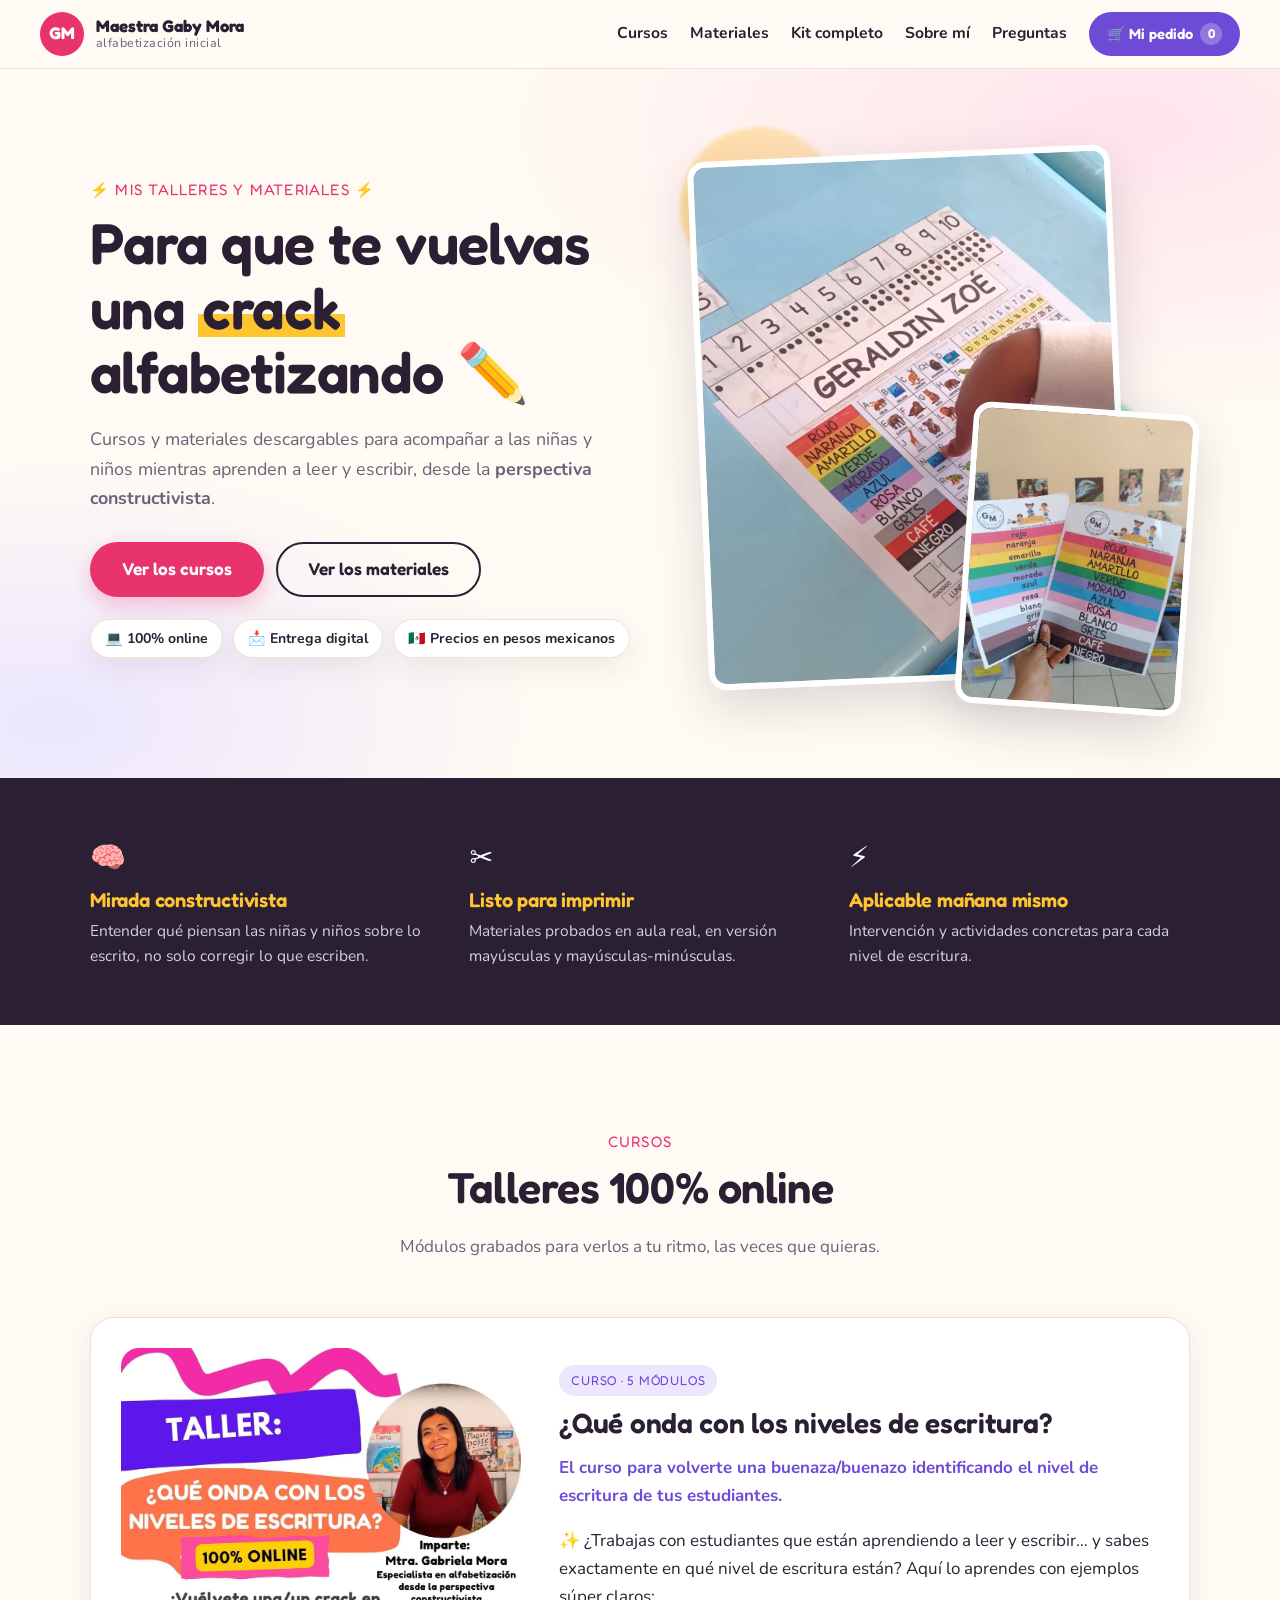
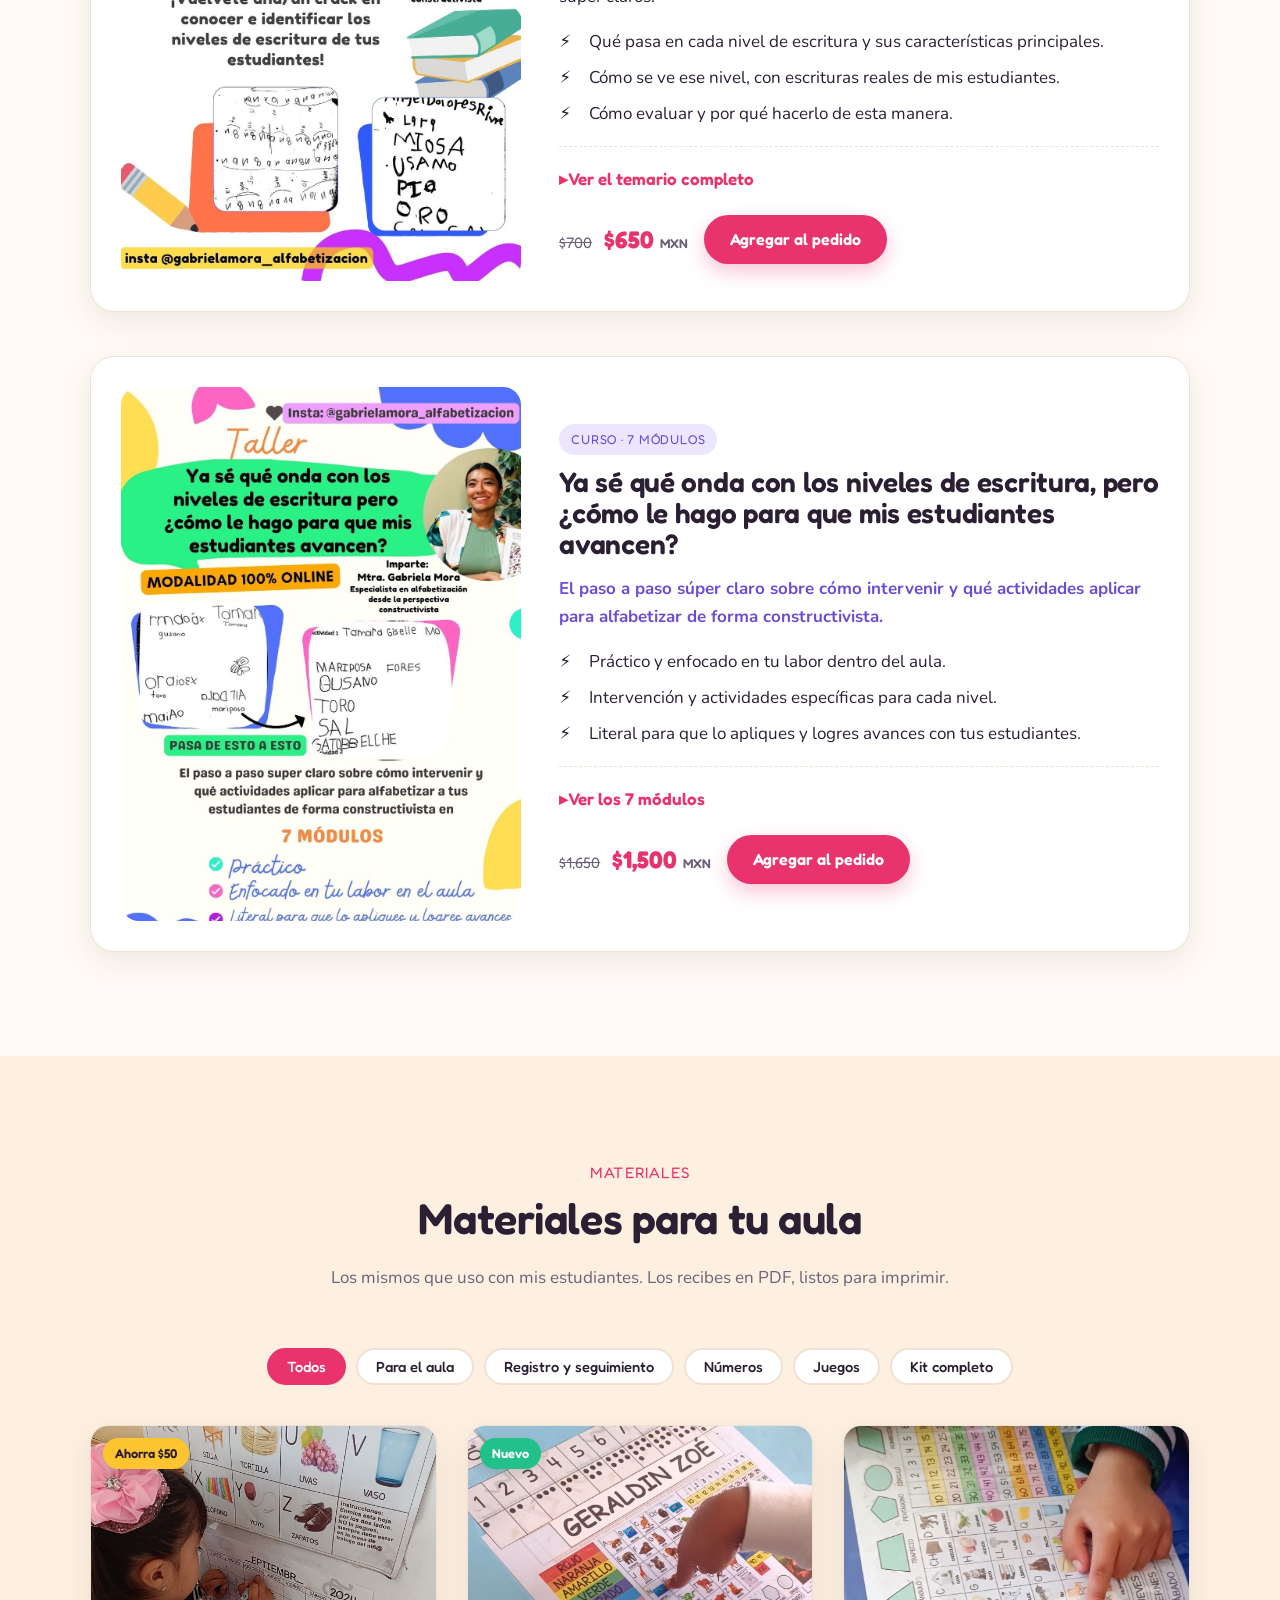
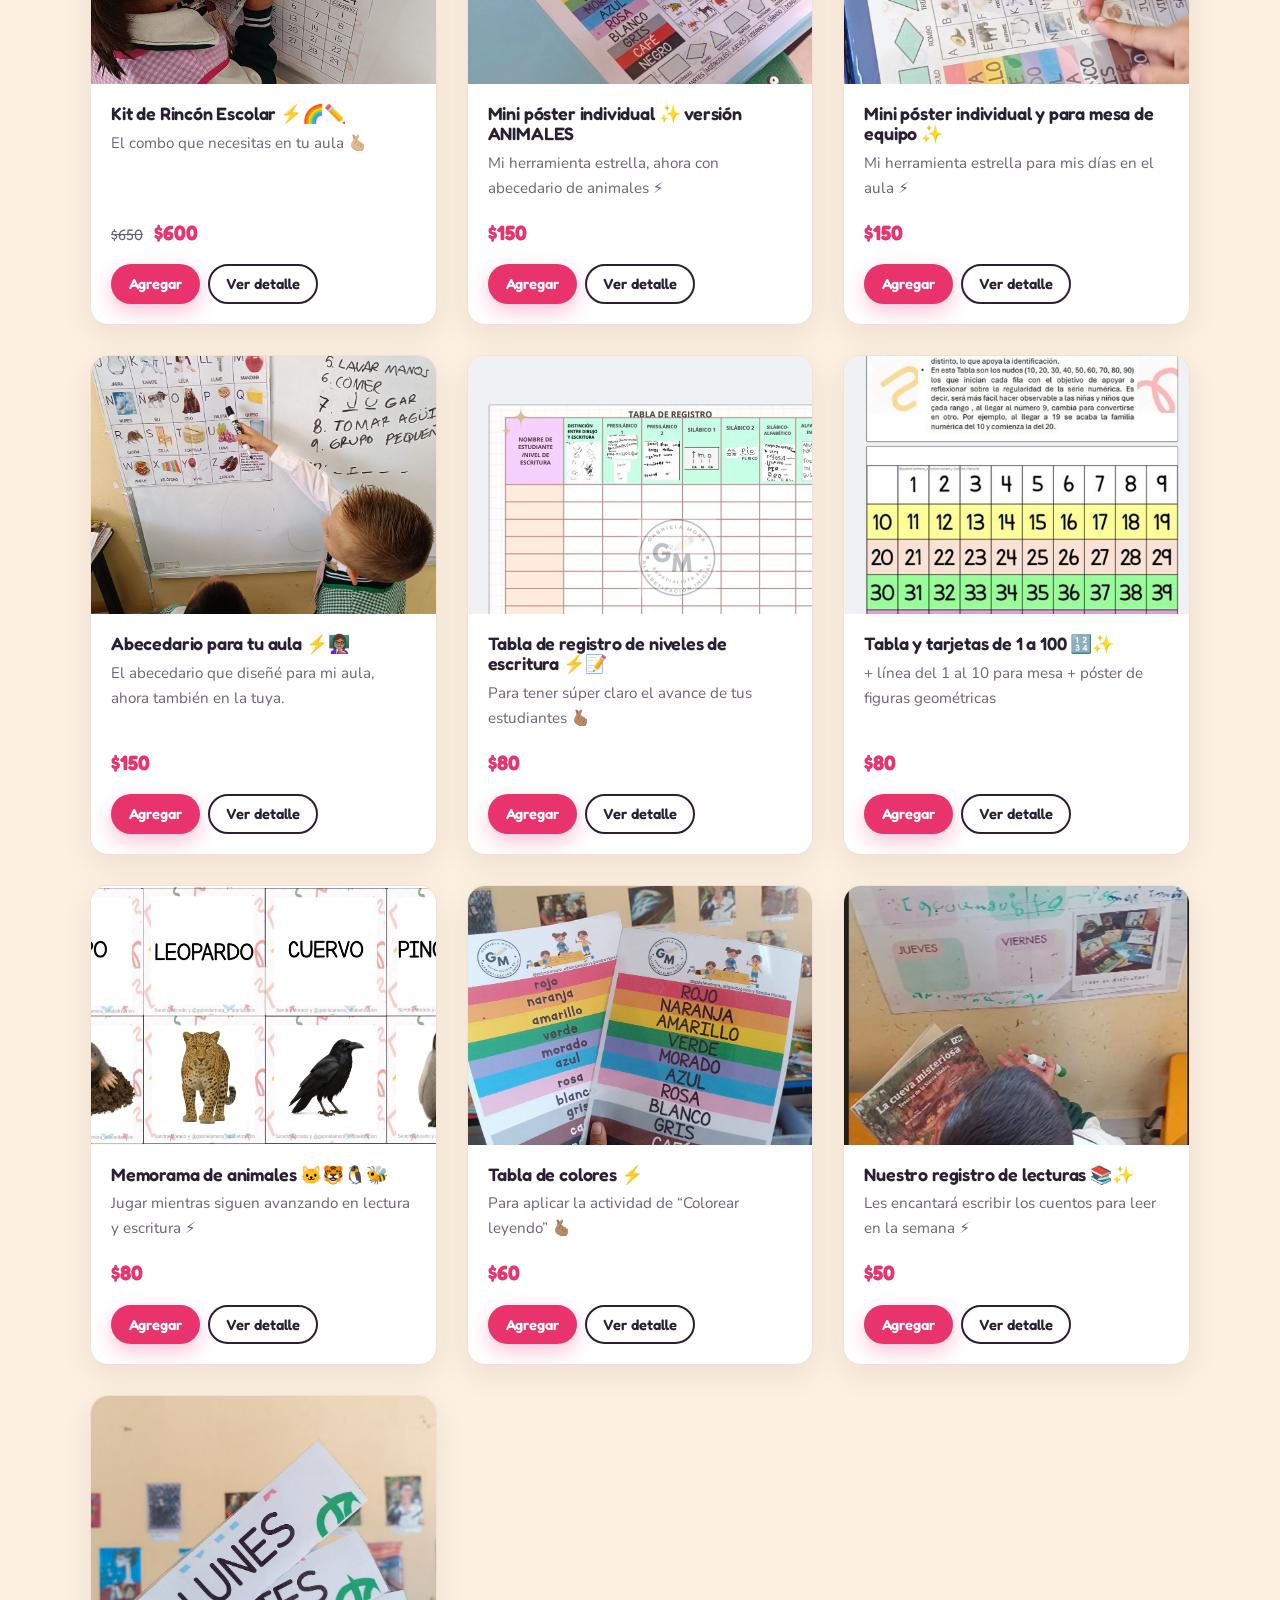
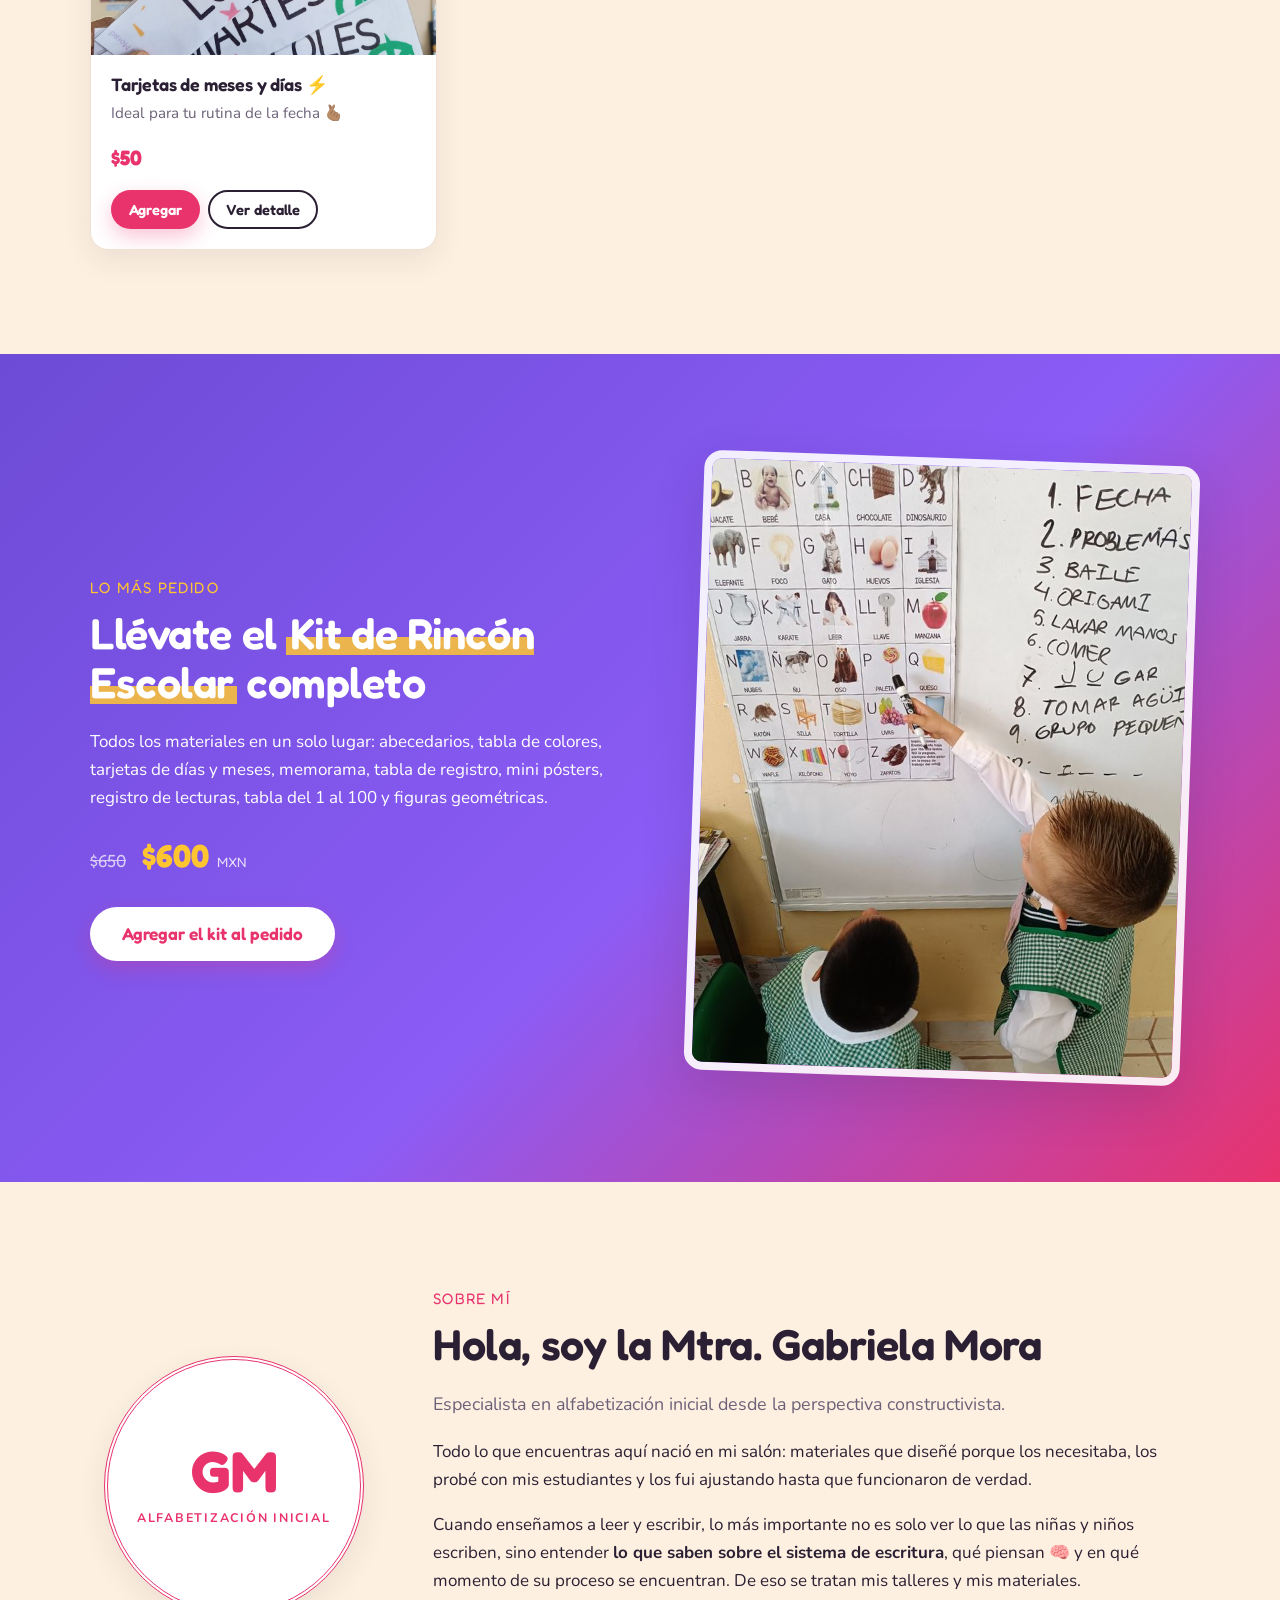
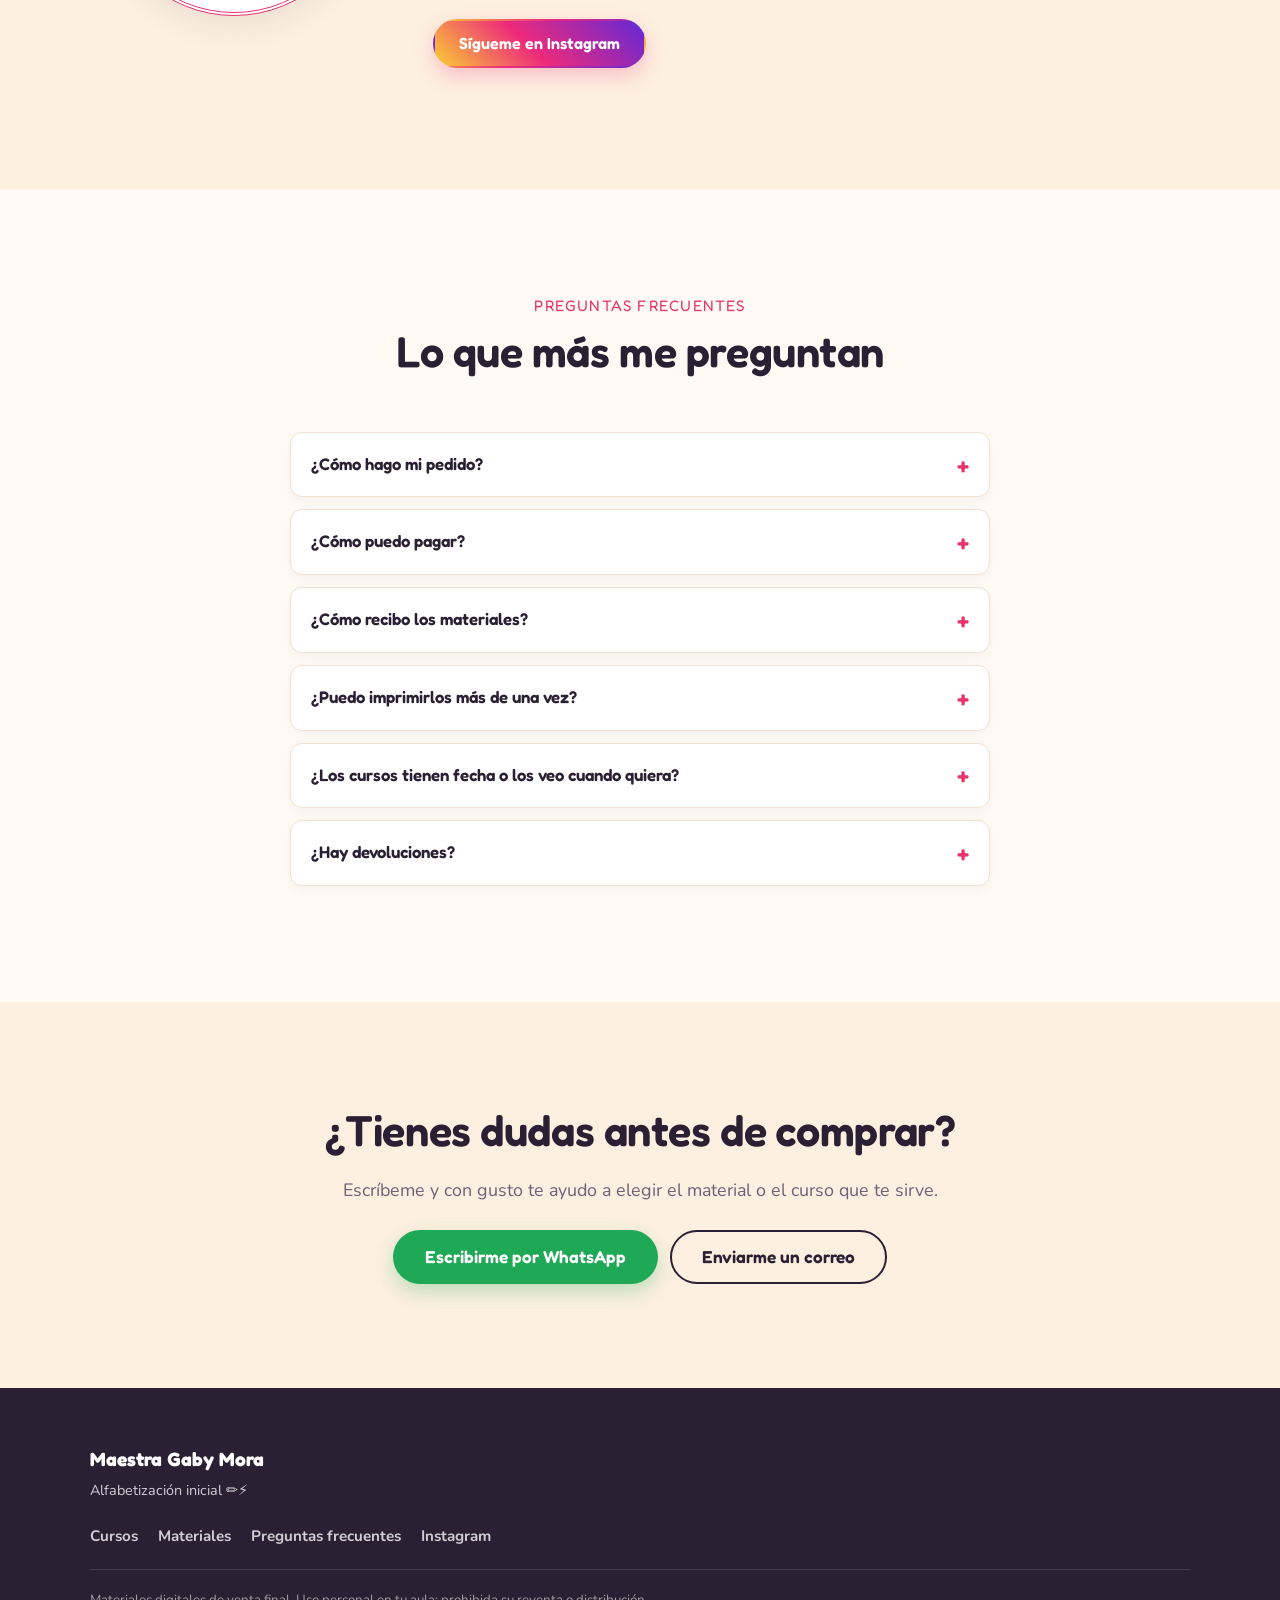
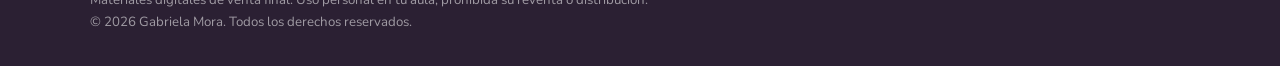
==== index.html @ e46ff764 "Site Maestra Gaby Mora Co-Authored-By: Claude Opus 5 <noreply@anthropic.com>" ====
<!doctype html>
<html lang="es-MX">
<head>
  <meta charset="utf-8">
  <meta name="viewport" content="width=device-width, initial-scale=1">
  <title>Maestra Gaby Mora · Alfabetización inicial | Cursos y materiales</title>
  <meta name="description" content="Cursos y materiales descargables para alfabetizar desde la perspectiva constructivista. Niveles de escritura, mini pósters, abecedarios, tarjetas y registros para tu aula. Mtra. Gabriela Mora.">
  <meta name="theme-color" content="#e8336d">
  <link rel="icon" href="favicon.svg" type="image/svg+xml">

  <meta property="og:type" content="website">
  <meta property="og:locale" content="es_MX">
  <meta property="og:title" content="Maestra Gaby Mora · Alfabetización inicial">
  <meta property="og:description" content="Mis talleres y materiales para que te vuelvas una crack alfabetizando ✏️⚡">
  <meta property="og:image" content="images/curso-niveles.jpg">

  <link rel="preconnect" href="https://fonts.googleapis.com">
  <link rel="preconnect" href="https://fonts.gstatic.com" crossorigin>
  <link href="https://fonts.googleapis.com/css2?family=Fredoka:wght@500;600;700&family=Nunito:wght@400;600;700;800&display=swap" rel="stylesheet">
  <link rel="stylesheet" href="styles.css">

  <script type="application/ld+json">
  {
    "@context": "https://schema.org",
    "@type": "Store",
    "name": "Maestra Gaby Mora · Alfabetización",
    "description": "Cursos y materiales descargables para la alfabetización inicial desde la perspectiva constructivista.",
    "founder": { "@type": "Person", "name": "Gabriela Mora", "jobTitle": "Especialista en alfabetización inicial" },
    "currenciesAccepted": "MXN",
    "sameAs": ["https://www.instagram.com/gabrielamora_alfabetizacion/"]
  }
  </script>
</head>
<body>

<a class="skip" href="#contenido">Ir al contenido</a>

<header class="nav" id="top">
  <a class="brand" href="#top" aria-label="Maestra Gaby Mora, inicio">
    <span class="brand-mark" aria-hidden="true">GM</span>
    <span class="brand-text">
      <strong>Maestra Gaby Mora</strong>
      <em>alfabetización inicial</em>
    </span>
  </a>

  <button class="nav-toggle" id="nav-toggle" aria-expanded="false" aria-controls="nav-links" aria-label="Abrir menú">
    <span></span><span></span><span></span>
  </button>

  <nav class="nav-links" id="nav-links" aria-label="Principal">
    <a href="#cursos">Cursos</a>
    <a href="#materiales">Materiales</a>
    <a href="#kit">Kit completo</a>
    <a href="#sobre-mi">Sobre mí</a>
    <a href="#preguntas">Preguntas</a>
    <button class="btn btn-sm btn-cart" id="cart-open" type="button" aria-label="Abrir mi pedido">
      🛒 Mi pedido <span class="cart-count" id="cart-count">0</span>
    </button>
  </nav>
</header>

<main id="contenido">

  <!-- ============ HERO ============ -->
  <section class="hero">
    <div class="container hero-grid">
      <div class="hero-copy">
        <p class="eyebrow">⚡ Mis talleres y materiales ⚡</p>
        <h1>Para que te vuelvas una <span class="hl">crack</span> alfabetizando ✏️</h1>
        <p class="lead">
          Cursos y materiales descargables para acompañar a las niñas y niños mientras aprenden a leer
          y escribir, desde la <strong>perspectiva constructivista</strong>.
        </p>
        <div class="hero-cta">
          <a class="btn btn-primary btn-lg" href="#cursos">Ver los cursos</a>
          <a class="btn btn-ghost btn-lg" href="#materiales">Ver los materiales</a>
        </div>
        <ul class="hero-badges">
          <li>💻 100% online</li>
          <li>📩 Entrega digital</li>
          <li>🇲🇽 Precios en pesos mexicanos</li>
        </ul>
      </div>

      <div class="hero-art">
        <span class="hero-blob hero-blob-1" aria-hidden="true"></span>
        <span class="hero-blob hero-blob-2" aria-hidden="true"></span>
        <img src="images/mini-poster-animales.jpg" alt="Mini póster individual sobre la mesa de una estudiante" class="hero-img hero-img-1" width="640" height="853">
        <img src="images/tabla-colores.jpg" alt="Tabla de colores impresa en dos versiones" class="hero-img hero-img-2" loading="lazy" width="640" height="853">
      </div>
    </div>
  </section>

  <!-- ============ TIRA DE VALOR ============ -->
  <section class="strip">
    <div class="container strip-grid">
      <div>
        <span aria-hidden="true">🧠</span>
        <h3>Mirada constructivista</h3>
        <p>Entender qué piensan las niñas y niños sobre lo escrito, no solo corregir lo que escriben.</p>
      </div>
      <div>
        <span aria-hidden="true">✂️</span>
        <h3>Listo para imprimir</h3>
        <p>Materiales probados en aula real, en versión mayúsculas y mayúsculas-minúsculas.</p>
      </div>
      <div>
        <span aria-hidden="true">⚡</span>
        <h3>Aplicable mañana mismo</h3>
        <p>Intervención y actividades concretas para cada nivel de escritura.</p>
      </div>
    </div>
  </section>

  <!-- ============ CURSOS ============ -->
  <section class="section" id="cursos">
    <div class="container">
      <header class="section-head">
        <p class="eyebrow">Cursos</p>
        <h2>Talleres 100% online</h2>
        <p class="section-sub">Módulos grabados para verlos a tu ritmo, las veces que quieras.</p>
      </header>

      <div class="curso-list">

        <article class="curso" data-id="curso-niveles" data-nombre="Curso: ¿Qué onda con los niveles de escritura?" data-precio="650">
          <div class="curso-media">
            <img src="images/curso-niveles.jpg" alt="Cartel del taller ¿Qué onda con los niveles de escritura?" loading="lazy" width="640" height="853">
          </div>
          <div class="curso-body">
            <p class="tag">Curso · 5 módulos</p>
            <h3>¿Qué onda con los niveles de escritura?</h3>
            <p class="curso-claim">El curso para volverte una buenaza/buenazo identificando el nivel de escritura de tus estudiantes.</p>
            <p>
              ✨ ¿Trabajas con estudiantes que están aprendiendo a leer y escribir… y sabes exactamente
              en qué nivel de escritura están? Aquí lo aprendes con ejemplos súper claros:
            </p>
            <ul class="check">
              <li>Qué pasa en cada nivel de escritura y sus características principales.</li>
              <li>Cómo se ve ese nivel, con escrituras reales de mis estudiantes.</li>
              <li>Cómo evaluar y por qué hacerlo de esta manera.</li>
            </ul>

            <details class="temario">
              <summary>Ver el temario completo</summary>
              <ol>
                <li><span>Intro: lo que hay que saber para empezar ⚡</span><em>25:29</em></li>
                <li><span>Distinción entre dibujo y escritura · Presilábico 1 y 2</span><em>57:01</em></li>
                <li><span>Silábico SIN valor sonoro y CON valor sonoro</span><em>54:45</em></li>
                <li><span>Silábico-alfabético y Alfabético inicial</span><em>36:11</em></li>
                <li><span>Evaluar para conocer el nivel de escritura</span><em>1:19:55</em></li>
              </ol>
            </details>

            <div class="buy">
              <p class="price"><s>$700</s> <strong>$650</strong> <span>MXN</span></p>
              <button class="btn btn-primary add" type="button">Agregar al pedido</button>
            </div>
          </div>
        </article>

        <article class="curso" data-id="curso-avanzar" data-nombre="Curso: Ya sé qué onda con los niveles… ¿cómo le hago para que avancen?" data-precio="1500">
          <div class="curso-media">
            <img src="images/curso-avanzar.jpg" alt="Cartel del taller sobre cómo lograr que los estudiantes avancen" loading="lazy" width="640" height="905">
          </div>
          <div class="curso-body">
            <p class="tag">Curso · 7 módulos</p>
            <h3>Ya sé qué onda con los niveles de escritura, pero ¿cómo le hago para que mis estudiantes avancen?</h3>
            <p class="curso-claim">El paso a paso súper claro sobre cómo intervenir y qué actividades aplicar para alfabetizar de forma constructivista.</p>
            <ul class="check">
              <li>Práctico y enfocado en tu labor dentro del aula.</li>
              <li>Intervención y actividades específicas para cada nivel.</li>
              <li>Literal para que lo apliques y logres avances con tus estudiantes.</li>
            </ul>

            <details class="temario">
              <summary>Ver los 7 módulos</summary>
              <ol>
                <li><span>Empecemooos: por qué trabajar desde la mirada constructivista</span><em>34:38</em></li>
                <li><span>Los puntos clave que necesitamos tener en mente al alfabetizar</span><em>20:01</em></li>
                <li><span>El trasfondo: breve intro de los niveles de escritura</span><em>16:15</em></li>
                <li><span>¿Cómo hago para que avancen en nivel PRESILÁBICO?</span><em>2:28:45</em></li>
                <li><span>¿Cómo hago para que avancen en nivel SILÁBICO (sin y con valor sonoro)?</span><em>1:04:42</em></li>
                <li><span>¿Cómo hago para que avancen en nivel SILÁBICO-ALFABÉTICO?</span><em>31:55</em></li>
                <li><span>¿Cómo hago para que avancen en nivel ALFABÉTICO?</span><em>2:35:36</em></li>
              </ol>
            </details>

            <div class="buy">
              <p class="price"><s>$1,650</s> <strong>$1,500</strong> <span>MXN</span></p>
              <button class="btn btn-primary add" type="button">Agregar al pedido</button>
            </div>
          </div>
        </article>

      </div>
    </div>
  </section>

  <!-- ============ MATERIALES ============ -->
  <section class="section section-alt" id="materiales">
    <div class="container">
      <header class="section-head">
        <p class="eyebrow">Materiales</p>
        <h2>Materiales para tu aula</h2>
        <p class="section-sub">Los mismos que uso con mis estudiantes. Los recibes en PDF, listos para imprimir.</p>
      </header>

      <div class="filtros" role="group" aria-label="Filtrar materiales">
        <button class="chip is-active" data-filtro="todos" type="button">Todos</button>
        <button class="chip" data-filtro="aula" type="button">Para el aula</button>
        <button class="chip" data-filtro="registro" type="button">Registro y seguimiento</button>
        <button class="chip" data-filtro="numeros" type="button">Números</button>
        <button class="chip" data-filtro="juego" type="button">Juegos</button>
        <button class="chip" data-filtro="kit" type="button">Kit completo</button>
      </div>

      <div class="grid" id="grid-materiales">

        <article class="card" data-cat="kit" data-id="kit-rincon" data-nombre="Kit de Rincón Escolar" data-precio="600">
          <div class="card-media">
            <img src="images/kit-rincon.jpg" alt="Niña escribiendo la fecha junto al abecedario del aula" loading="lazy" width="640" height="853">
            <span class="ribbon">Ahorra $50</span>
          </div>
          <div class="card-body">
            <h3>Kit de Rincón Escolar ⚡🌈✏️</h3>
            <p class="card-claim">El combo que necesitas en tu aula 🫰🏼</p>
            <p class="price"><s>$650</s> <strong>$600</strong></p>
            <div class="card-actions">
              <button class="btn btn-primary btn-sm add" type="button">Agregar</button>
              <button class="btn btn-ghost btn-sm detail" type="button">Ver detalle</button>
            </div>
          </div>
          <div class="prod-full" hidden>
            <p><strong>Mi Kit de Rincón Escolar ⚡</strong></p>
            <p>Lo práctico que es tener en un solo lugar todos los materiales que facilitan tu día a día en el aula y, al mismo tiempo, impulsan el aprendizaje de la lengua escrita y los números en tus estudiantes ✨</p>
            <p>Este kit no es solo un conjunto de materiales… ¡es una herramienta para que tu aula sea ese espacio que apoya el aprendizaje de las niñas y niños! ⚡🌈✏️</p>
            <p><strong>Incluye:</strong></p>
            <ul>
              <li>🔠 Abecedarios (mayúsculas y mayúsculas-minúsculas) con referentes súper claros.</li>
              <li>🎨 Tabla de colores para la actividad de “Colorear leyendo”.</li>
              <li>🗓️ Tarjetas de días y meses para la rutina de la fecha.</li>
              <li>🦁 Memorama de animales, ideal para pensar en las palabras mientras se juega.</li>
              <li>📊 Tabla de registro de niveles de escritura.</li>
              <li>📝 Mini pósters individuales y de equipo, con todo lo esencial a la vista.</li>
              <li>📚 Póster de registro de lectura semanal.</li>
              <li>🔢 Línea numérica del 1 al 10, tarjetas del 1 al 100 y tabla del 1 al 100.</li>
              <li>🔺 Póster de figuras geométricas.</li>
            </ul>
            <div class="gal">
              <img src="images/aula-abecedario.jpg" alt="Estudiantes consultando el abecedario del aula" loading="lazy">
              <img src="images/figuras-geometricas.jpg" alt="Póster de figuras geométricas" loading="lazy">
              <img src="images/tabla-100.jpg" alt="Tabla numérica del 1 al 100" loading="lazy">
            </div>
          </div>
        </article>

        <article class="card" data-cat="aula" data-id="mini-poster-animales" data-nombre="Mini póster individual · versión ANIMALES" data-precio="150">
          <div class="card-media">
            <img src="images/mini-poster-animales.jpg" alt="Mini póster individual versión animales sobre la mesa" loading="lazy" width="640" height="853">
            <span class="ribbon ribbon-new">Nuevo</span>
          </div>
          <div class="card-body">
            <h3>Mini póster individual ✨ versión ANIMALES</h3>
            <p class="card-claim">Mi herramienta estrella, ahora con abecedario de animales ⚡</p>
            <p class="price"><strong>$150</strong></p>
            <div class="card-actions">
              <button class="btn btn-primary btn-sm add" type="button">Agregar</button>
              <button class="btn btn-ghost btn-sm detail" type="button">Ver detalle</button>
            </div>
          </div>
          <div class="prod-full" hidden>
            <p>Mi todo en uno individual y de un tamaño visible ⚡ ¡Lo amooo!</p>
            <p>El “Mini póster individual”, con el que hago:</p>
            <ul>
              <li>✨ Reflexiones sobre inicios y finales de palabras con el abecedario que está ahí.</li>
              <li>✨ Actividades de “Colorear leyendo” (sí, ahí está la tabla de colores).</li>
              <li>✨ Reflexiones sobre la escritura de los días de la semana al escribir la fecha.</li>
              <li>✨ Los números, las figuras y hasta dos de las obras pictóricas más icónicas.</li>
              <li>✨ Con el recuadro para colocar el nombre de cada una de las niñas y niños 👧🏽👦🏻</li>
            </ul>
            <p>Lo más práctico porque todo está a su vista: ideal para reflexionar sobre la lengua escrita en tus actividades de rutina y para que cada estudiante tenga el suyo pegado en el lugar donde se sienta 🔤🖍️</p>
            <p>Te llevas el PDF con versión mayúsculas y también en versión mayúsculas y minúsculas ⚡</p>
            <div class="gal">
              <img src="images/mini-poster-animales-2.jpg" alt="Mini póster versión animales completo" loading="lazy">
            </div>
          </div>
        </article>

        <article class="card" data-cat="aula" data-id="mini-poster-mesa" data-nombre="Mini póster individual y para mesa de equipo" data-precio="150">
          <div class="card-media">
            <img src="images/mini-poster-mesa.jpg" alt="Mini póster para mesa de equipo usado por un estudiante" loading="lazy" width="640" height="853">
          </div>
          <div class="card-body">
            <h3>Mini póster individual y para mesa de equipo ✨</h3>
            <p class="card-claim">Mi herramienta estrella para mis días en el aula ⚡</p>
            <p class="price"><strong>$150</strong></p>
            <div class="card-actions">
              <button class="btn btn-primary btn-sm add" type="button">Agregar</button>
              <button class="btn btn-ghost btn-sm detail" type="button">Ver detalle</button>
            </div>
          </div>
          <div class="prod-full" hidden>
            <p>Necesitaba un gráfico que tuviera todo en uno y a la vez fuera de un tamaño visible y ¡puum! ⚡ El “Mini póster para mesa de equipo” fue el primero que diseñé y después vino el “Mini póster individual”, con el recuadro para colocar el nombre de cada una de las niñas y niños 👦🏽👧🏻✨</p>
            <p>Lo más práctico porque todo está a su vista: ideal para reflexionar sobre la lengua escrita en tus actividades de rutina y para que cada estudiante tenga el suyo pegado en el lugar donde se sienta 🔤🖍️</p>
            <p>En versión mayúsculas y también en versión mayúsculas y minúsculas ⚡</p>
          </div>
        </article>

        <article class="card" data-cat="aula" data-id="abecedario" data-nombre="Abecedario para tu aula" data-precio="150">
          <div class="card-media">
            <img src="images/abecedario.jpg" alt="Dos estudiantes señalando el abecedario pegado en el pizarrón" loading="lazy" width="640" height="853">
          </div>
          <div class="card-body">
            <h3>Abecedario para tu aula ⚡👩🏽‍🏫</h3>
            <p class="card-claim">El abecedario que diseñé para mi aula, ahora también en la tuya.</p>
            <p class="price"><strong>$150</strong></p>
            <div class="card-actions">
              <button class="btn btn-primary btn-sm add" type="button">Agregar</button>
              <button class="btn btn-ghost btn-sm detail" type="button">Ver detalle</button>
            </div>
          </div>
          <div class="prod-full" hidden>
            <p>Después de buscar un abecedario que me pareciera adecuado y no encontrarlo, decidí, junto con una de mis amigas, crear el nuestro.</p>
            <p>Cada imagen relacionada con cada letra es una referencia clara y fácil de recordar para las niñas y niños que justo están aprendiendo a leer y escribir. Una herramienta mega útil para nuestra aula 🫰🏽✏️</p>
            <p>Lo puedes tener en póster o tamaño carta, ¡yo lo tengo en ambos! 🌈</p>
            <div class="gal">
              <img src="images/aula-abecedario.jpg" alt="Abecedario pegado junto al pizarrón del salón" loading="lazy">
            </div>
          </div>
        </article>

        <article class="card" data-cat="registro" data-id="tabla-registro" data-nombre="Tabla de registro de niveles de escritura" data-precio="80">
          <div class="card-media">
            <img src="images/tabla-registro.jpg" alt="Tabla de registro de niveles de escritura" loading="lazy" width="640" height="453">
          </div>
          <div class="card-body">
            <h3>Tabla de registro de niveles de escritura ⚡📝</h3>
            <p class="card-claim">Para tener súper claro el avance de tus estudiantes 🫰🏽</p>
            <p class="price"><strong>$80</strong></p>
            <div class="card-actions">
              <button class="btn btn-primary btn-sm add" type="button">Agregar</button>
              <button class="btn btn-ghost btn-sm detail" type="button">Ver detalle</button>
            </div>
          </div>
          <div class="prod-full" hidden>
            <p>La tabla para registrar de manera práctica en qué nivel de escritura se encuentra cada estudiante, al mismo tiempo que das seguimiento a sus avances ⚡</p>
            <p><strong>Diseñada especialmente para:</strong></p>
            <ul>
              <li>Tener un registro visual y organizado del avance de cada estudiante.</li>
              <li>Identificar rápidamente en qué nivel se encuentra cada niña o niño.</li>
            </ul>
            <p>¡Un básico en tu aula! 🫰🏽</p>
          </div>
        </article>

        <article class="card" data-cat="numeros" data-id="tabla-100" data-nombre="Tabla y tarjetas de 1 a 100 + línea numérica + figuras" data-precio="80">
          <div class="card-media">
            <img src="images/tabla-100.jpg" alt="Tabla numérica del 1 al 100 a color" loading="lazy" width="640" height="960">
          </div>
          <div class="card-body">
            <h3>Tabla y tarjetas de 1 a 100 🔢✨</h3>
            <p class="card-claim">+ línea del 1 al 10 para mesa + póster de figuras geométricas</p>
            <p class="price"><strong>$80</strong></p>
            <div class="card-actions">
              <button class="btn btn-primary btn-sm add" type="button">Agregar</button>
              <button class="btn btn-ghost btn-sm detail" type="button">Ver detalle</button>
            </div>
          </div>
          <div class="prod-full" hidden>
            <p>📚✨ ¡Para hacer más fácil el aprendizaje de los números a las niñas y niños!</p>
            <p>Con este mini kit numérico tendrás todo lo que necesitas en un solo recurso:</p>
            <ul>
              <li>✅ Tabla del 1 al 100 para trabajar conteo, escritura de los números, familias y patrones numéricos.</li>
              <li>✅ Tarjetas recortables del 1 al 100 para juegos y actividades.</li>
              <li>✅ Tira numérica del 1 al 10 para pegar en sus mesas.</li>
              <li>✅ Póster de figuras geométricas para pegar en tu salón.</li>
            </ul>
            <p>🌈 Práctico, versátil y perfecto para usarlo todos los días en tu aula.</p>
            <div class="gal">
              <img src="images/tabla-100-2.jpg" alt="Tarjetas recortables del 1 al 100" loading="lazy">
              <img src="images/figuras-geometricas.jpg" alt="Póster de figuras geométricas" loading="lazy">
            </div>
          </div>
        </article>

        <article class="card" data-cat="juego" data-id="memorama" data-nombre="Memorama de animales" data-precio="80">
          <div class="card-media">
            <img src="images/memorama.jpg" alt="Tarjetas del memorama de animales con palabras e imágenes" loading="lazy" width="640" height="340">
          </div>
          <div class="card-body">
            <h3>Memorama de animales 🐱🐯🐧🐝</h3>
            <p class="card-claim">Jugar mientras siguen avanzando en lectura y escritura ⚡</p>
            <p class="price"><strong>$80</strong></p>
            <div class="card-actions">
              <button class="btn btn-primary btn-sm add" type="button">Agregar</button>
              <button class="btn btn-ghost btn-sm detail" type="button">Ver detalle</button>
            </div>
          </div>
          <div class="prod-full" hidden>
            <p>Herramienta aparentemente simple pero poderosa cuando aplicas la intervención docente específica para esta actividad. En versión mayúsculas y minúsculas.</p>
            <p>El juego del memorama toma una nueva dimensión cuando también se trata de pensar cómo se ve escrita la palabra del animal que se busca 🫰🏽</p>
          </div>
        </article>

        <article class="card" data-cat="aula" data-id="tabla-colores" data-nombre="Tabla de colores para el aprendizaje de la lengua escrita" data-precio="60">
          <div class="card-media">
            <img src="images/tabla-colores.jpg" alt="Tabla de colores impresa en dos versiones" loading="lazy" width="640" height="853">
          </div>
          <div class="card-body">
            <h3>Tabla de colores ⚡</h3>
            <p class="card-claim">Para aplicar la actividad de “Colorear leyendo” 🫰🏽</p>
            <p class="price"><strong>$60</strong></p>
            <div class="card-actions">
              <button class="btn btn-primary btn-sm add" type="button">Agregar</button>
              <button class="btn btn-ghost btn-sm detail" type="button">Ver detalle</button>
            </div>
          </div>
          <div class="prod-full" hidden>
            <p>La actividad de “Colorear leyendo” es un súper apoyo en el aprendizaje de la lengua escrita y para eso justo necesitas tu Tabla de Colores.</p>
            <p>Lista para imprimir en grande o pequeño y tenerla súper a la mano en tu salón. ¡Mira cómo mis estudiantes se apoyan de ella como referente para saber de qué color va cada parte del dibujo!</p>
            <p>La tienes en dos versiones: sólo mayúsculas y también en minúsculas 🖍️🌈</p>
            <div class="gal">
              <img src="images/tabla-colores-2.jpg" alt="Tabla de colores versión minúsculas" loading="lazy">
            </div>
          </div>
        </article>

        <article class="card" data-cat="registro" data-id="registro-lecturas" data-nombre="Nuestro registro de lecturas" data-precio="50">
          <div class="card-media">
            <img src="images/registro-lecturas.jpg" alt="Estudiante registrando el libro de la semana en el póster ¿Qué libros leemos esta semana?" loading="lazy" width="640" height="853">
          </div>
          <div class="card-body">
            <h3>Nuestro registro de lecturas 📚✨</h3>
            <p class="card-claim">Les encantará escribir los cuentos para leer en la semana ⚡</p>
            <p class="price"><strong>$50</strong></p>
            <div class="card-actions">
              <button class="btn btn-primary btn-sm add" type="button">Agregar</button>
              <button class="btn btn-ghost btn-sm detail" type="button">Ver detalle</button>
            </div>
          </div>
          <div class="prod-full" hidden>
            <p>Mis estudiantes me mostraban cuentos que teníamos en la biblioteca del aula 📚 para que los leyéramos los siguientes días y me di cuenta de que necesitaba un espacio para registrar esto 📝, y así nació este material ✨</p>
            <p>Después se convirtió en uno de los espacios favoritos, porque les encantaba ir ahí y registrar ellas y ellos los libros que querían que leyéramos (que obvio después leíamos 💖 durante la semana).</p>
            <p>Listísimo para dejar en el tamaño normal o ampliarlo para que las niñas y niños tengan espacio para escribir los títulos.</p>
          </div>
        </article>

        <article class="card" data-cat="aula" data-id="tarjetas-meses" data-nombre="Tarjetas de meses y días" data-precio="50">
          <div class="card-media">
            <img src="images/tarjetas-meses.jpg" alt="Tarjetas de los días de la semana plastificadas" loading="lazy" width="640" height="853">
          </div>
          <div class="card-body">
            <h3>Tarjetas de meses y días ⚡</h3>
            <p class="card-claim">Ideal para tu rutina de la fecha 🫰🏽</p>
            <p class="price"><strong>$50</strong></p>
            <div class="card-actions">
              <button class="btn btn-primary btn-sm add" type="button">Agregar</button>
              <button class="btn btn-ghost btn-sm detail" type="button">Ver detalle</button>
            </div>
          </div>
          <div class="prod-full" hidden>
            <p>Porque la rutina de la fecha es una oportunidad para reflexionar sobre la lengua escrita. Este recurso incluye ✨:</p>
            <ul>
              <li>🗓️ Tarjetas de días de la semana</li>
              <li>📅 Tarjetas de meses del año</li>
            </ul>
            <p>En versión mayúsculas y también en mayúsculas y minúsculas, estas tarjetas complementan la rutina de la fecha. Tener que pensar cuál es la que tiene escrito el día para colocarla en el pizarrón lleva a las niñas y niños a comenzar a anticipar la escritura de estos.</p>
            <p>Un recurso práctico que nos ayuda a intervenir y ampliar los aprendizajes de nuestros estudiantes sobre lo escrito en un momento breve, como es colocar la fecha en el pizarrón 👩🏽‍🏫🫰🏽</p>
          </div>
        </article>

      </div>
    </div>
  </section>

  <!-- ============ KIT DESTACADO ============ -->
  <section class="section kit" id="kit">
    <div class="container kit-grid">
      <div class="kit-copy">
        <p class="eyebrow">Lo más pedido</p>
        <h2>Llévate el <span class="hl">Kit de Rincón Escolar</span> completo</h2>
        <p>
          Todos los materiales en un solo lugar: abecedarios, tabla de colores, tarjetas de días y meses,
          memorama, tabla de registro, mini pósters, registro de lecturas, tabla del 1 al 100 y figuras geométricas.
        </p>
        <p class="kit-price"><s>$650</s> <strong>$600</strong> <span>MXN</span></p>
        <button class="btn btn-primary btn-lg add" type="button" data-id="kit-rincon" data-nombre="Kit de Rincón Escolar" data-precio="600">Agregar el kit al pedido</button>
      </div>
      <div class="kit-art">
        <img src="images/aula-abecedario.jpg" alt="Estudiantes trabajando con los materiales del kit en el aula" loading="lazy" width="640" height="853">
      </div>
    </div>
  </section>

  <!-- ============ SOBRE MÍ ============ -->
  <section class="section section-alt" id="sobre-mi">
    <div class="container sobre-grid">
      <div class="sobre-mark">
        <div class="stamp" aria-hidden="true">
          <span>GM</span>
          <small>Alfabetización inicial</small>
        </div>
      </div>
      <div>
        <p class="eyebrow">Sobre mí</p>
        <h2>Hola, soy la Mtra. Gabriela Mora</h2>
        <p class="lead">Especialista en alfabetización inicial desde la perspectiva constructivista.</p>
        <p>
          Todo lo que encuentras aquí nació en mi salón: materiales que diseñé porque los necesitaba,
          los probé con mis estudiantes y los fui ajustando hasta que funcionaron de verdad.
        </p>
        <p>
          Cuando enseñamos a leer y escribir, lo más importante no es solo ver lo que las niñas y niños
          escriben, sino entender <strong>lo que saben sobre el sistema de escritura</strong>, qué piensan 🧠
          y en qué momento de su proceso se encuentran. De eso se tratan mis talleres y mis materiales.
        </p>
        <p class="sobre-links">
          <a class="btn btn-ig" href="https://www.instagram.com/gabrielamora_alfabetizacion/" target="_blank" rel="noopener">Sígueme en Instagram</a>
        </p>
      </div>
    </div>
  </section>

  <!-- ============ PREGUNTAS ============ -->
  <section class="section" id="preguntas">
    <div class="container narrow">
      <header class="section-head">
        <p class="eyebrow">Preguntas frecuentes</p>
        <h2>Lo que más me preguntan</h2>
      </header>

      <details class="faq">
        <summary>¿Cómo hago mi pedido?</summary>
        <p>Tienes dos opciones:</p>
        <p><strong>1. Pago directo con tarjeta:</strong> presiona <strong>“Comprar con tarjeta”</strong> en el producto que quieras y paga en la página segura de Stripe. Recibes tu recibo por correo al instante.</p>
        <p><strong>2. Pedido por WhatsApp:</strong> agrega varios productos a tu pedido y presiona <strong>“Enviar pedido por WhatsApp”</strong>. Se abre un mensaje con tu lista ya escrita y ahí mismo te paso los datos para el pago.</p>
      </details>

      <details class="faq">
        <summary>¿Cómo puedo pagar?</summary>
        <p>Con tarjeta de crédito o débito (Visa, Mastercard, American Express), procesado de forma segura por Stripe: yo nunca veo los datos de tu tarjeta. Si prefieres transferencia o depósito, escríbeme por WhatsApp.</p>
      </details>

      <details class="faq">
        <summary>¿Cómo recibo los materiales?</summary>
        <p>Son materiales <strong>digitales</strong>: una vez confirmado tu pago te envío los archivos en PDF al correo que registraste, listos para imprimir. Nada llega por paquetería.</p>
      </details>

      <details class="faq">
        <summary>¿Puedo imprimirlos más de una vez?</summary>
        <p>¡Claro! Puedes imprimirlos las veces que necesites <strong>para tu grupo y tu aula</strong>. Lo que no está permitido es revenderlos ni compartir los archivos.</p>
      </details>

      <details class="faq">
        <summary>¿Los cursos tienen fecha o los veo cuando quiera?</summary>
        <p>Son 100% online y grabados: los ves a tu ritmo, en el horario que puedas y las veces que quieras.</p>
      </details>

      <details class="faq">
        <summary>¿Hay devoluciones?</summary>
        <p>Por tratarse de productos digitales, todos son de <strong>venta final</strong>: no se aceptan devoluciones, cambios ni cancelaciones. Si tienes dudas antes de comprar, escríbeme y con gusto te oriento.</p>
      </details>
    </div>
  </section>

  <!-- ============ CONTACTO ============ -->
  <section class="section contacto" id="contacto">
    <div class="container narrow center">
      <h2>¿Tienes dudas antes de comprar?</h2>
      <p class="lead">Escríbeme y con gusto te ayudo a elegir el material o el curso que te sirve.</p>
      <div class="contacto-cta">
        <a class="btn btn-wa btn-lg" id="wa-directo" href="#" target="_blank" rel="noopener">Escribirme por WhatsApp</a>
        <a class="btn btn-ghost btn-lg" id="mail-directo" href="#">Enviarme un correo</a>
      </div>
    </div>
  </section>

</main>

<footer class="footer">
  <div class="container footer-grid">
    <p class="footer-brand"><strong>Maestra Gaby Mora</strong><br><span>Alfabetización inicial ✏️⚡</span></p>
    <nav aria-label="Pie de página">
      <a href="#cursos">Cursos</a>
      <a href="#materiales">Materiales</a>
      <a href="#preguntas">Preguntas frecuentes</a>
      <a href="https://www.instagram.com/gabrielamora_alfabetizacion/" target="_blank" rel="noopener">Instagram</a>
    </nav>
    <p class="footer-legal">
      Materiales digitales de venta final. Uso personal en tu aula; prohibida su reventa o distribución.<br>
      © <span id="year">2026</span> Gabriela Mora. Todos los derechos reservados.
    </p>
  </div>
</footer>

<!-- ============ CARRITO ============ -->
<button class="cart-fab" id="cart-fab" type="button" aria-label="Ver mi pedido" hidden>
  🛒 <span id="cart-fab-count">0</span>
</button>

<div class="overlay" id="overlay" hidden></div>

<aside class="drawer" id="drawer" aria-label="Mi pedido" aria-hidden="true">
  <header class="drawer-head">
    <h2>Mi pedido</h2>
    <button class="icon-btn" id="cart-close" type="button" aria-label="Cerrar">✕</button>
  </header>
  <div class="drawer-body" id="cart-items"></div>
  <footer class="drawer-foot">
    <p class="cart-total">Total <strong id="cart-total">$0 MXN</strong></p>
    <button class="btn btn-wa btn-lg block" id="cart-checkout" type="button">Enviar pedido por WhatsApp</button>
    <p class="cart-note">Te respondo con los datos de pago y te envío los archivos en PDF.</p>
  </footer>
</aside>

<!-- ============ MODAL DETALLE ============ -->
<dialog class="modal" id="modal">
  <button class="icon-btn modal-close" id="modal-close" type="button" aria-label="Cerrar">✕</button>
  <div class="modal-inner">
    <div class="modal-media"><img id="modal-img" src="" alt=""></div>
    <div class="modal-body">
      <h2 id="modal-title"></h2>
      <p class="price" id="modal-price"></p>
      <div id="modal-desc"></div>
      <div class="modal-actions">
        <a class="btn btn-primary btn-lg block btn-pay" id="modal-pay" href="#" rel="noopener" hidden>💳 Comprar con tarjeta</a>
        <button class="btn btn-primary btn-lg block" id="modal-add" type="button">Agregar al pedido</button>
      </div>
      <p class="secure" id="modal-secure" hidden>🔒 Pago seguro con tarjeta a través de Stripe</p>
    </div>
  </div>
</dialog>

<div class="toast" id="toast" role="status" aria-live="polite"></div>

<script src="config.js"></script>
<script src="script.js"></script>
</body>
</html>
---- styles.css ----
/* =========================================================
   Maestra Gaby Mora · alfabetización inicial
   Paleta tomada de sus propios materiales de aula.
   ========================================================= */

:root {
  --rosa: #e8336d;
  --rosa-dark: #c01f55;
  --rosa-soft: #ffe4ec;
  --morado: #6d4bd6;
  --morado-soft: #ece6ff;
  --verde: #22c08a;
  --verde-soft: #d9f7ec;
  --amarillo: #ffc531;
  --azul: #3b82f6;

  --crema: #fffaf3;
  --crema-2: #fdf0e1;
  --blanco: #ffffff;
  --tinta: #2b2033;
  --tinta-suave: #6d6178;
  --linea: #f0e1d2;
  --wa: #1fa855;
  --wa-dark: #17853f;

  --display: "Fredoka", "Trebuchet MS", sans-serif;
  --body: "Nunito", system-ui, -apple-system, "Segoe UI", sans-serif;

  --radius: 18px;
  --radius-sm: 12px;
  --gutter: clamp(16px, 4vw, 40px);
  --shadow: 0 10px 30px rgba(43, 32, 51, .08);
  --shadow-lg: 0 18px 50px rgba(43, 32, 51, .16);
}

*, *::before, *::after { box-sizing: border-box; }

html { scroll-behavior: smooth; scroll-padding-top: 88px; overflow-x: clip; }

body {
  margin: 0;
  background: var(--crema);
  color: var(--tinta);
  font-family: var(--body);
  font-size: 17px;
  line-height: 1.65;
  -webkit-font-smoothing: antialiased;
  overflow-x: hidden;
}

[hidden] { display: none !important; }

img { display: block; max-width: 100%; height: auto; }
a { color: inherit; }

h1, h2, h3 {
  font-family: var(--display);
  font-weight: 600;
  line-height: 1.12;
  margin: 0 0 .5em;
  letter-spacing: -.01em;
}
h1 { font-size: clamp(2.1rem, 5.2vw, 3.6rem); }
h2 { font-size: clamp(1.8rem, 3.8vw, 2.7rem); }
h3 { font-size: 1.25rem; }
p { margin: 0 0 1em; }

.skip {
  position: absolute; left: -9999px; top: 0;
  background: var(--tinta); color: #fff; padding: 12px 18px; z-index: 200;
  border-radius: 0 0 var(--radius-sm) 0;
}
.skip:focus { left: 0; }

:focus-visible { outline: 3px solid var(--morado); outline-offset: 3px; border-radius: 6px; }

.container { width: 100%; max-width: 1180px; margin: 0 auto; padding: 0 var(--gutter); }
.container.narrow { max-width: 780px; }
.center { text-align: center; }

.section { padding: clamp(56px, 9vw, 104px) 0; }
.section-alt { background: var(--crema-2); }

.section-head { max-width: 640px; margin: 0 auto clamp(32px, 5vw, 56px); text-align: center; }
.section-sub { color: var(--tinta-suave); margin: 0; }

.eyebrow {
  font-family: var(--display);
  font-size: .95rem;
  letter-spacing: .08em;
  text-transform: uppercase;
  color: var(--rosa);
  margin: 0 0 .6em;
}

.lead { font-size: 1.12rem; color: var(--tinta-suave); }

.hl {
  background: linear-gradient(180deg, transparent 58%, var(--amarillo) 58%, var(--amarillo) 92%, transparent 92%);
  padding: 0 .08em;
}

/* ---------------- Botones ---------------- */
.btn {
  display: inline-flex;
  align-items: center;
  justify-content: center;
  gap: .5em;
  font-family: var(--display);
  font-size: 1rem;
  font-weight: 600;
  padding: 13px 24px;
  border: 2px solid transparent;
  border-radius: 999px;
  cursor: pointer;
  text-decoration: none;
  transition: transform .15s ease, box-shadow .15s ease, background .15s ease;
  line-height: 1.2;
}
.btn:hover { transform: translateY(-2px); }
.btn:active { transform: translateY(0); }
.btn-sm { font-size: .92rem; padding: 9px 16px; }
.btn-lg { font-size: 1.08rem; padding: 15px 30px; }
.btn.block { width: 100%; }

.btn-primary { background: var(--rosa); color: #fff; box-shadow: 0 8px 20px rgba(232, 51, 109, .28); }
.btn-primary:hover { background: var(--rosa-dark); }

.btn-ghost { background: transparent; color: var(--tinta); border-color: var(--tinta); }
.btn-ghost:hover { background: var(--tinta); color: #fff; }

.btn-wa { background: var(--wa); color: #fff; box-shadow: 0 8px 20px rgba(31, 168, 85, .28); }
.btn-wa:hover { background: var(--wa-dark); }

.btn-ig {
  color: #fff;
  background: linear-gradient(45deg, #f9ce34, #ee2a7b 45%, #6228d7);
  box-shadow: 0 8px 20px rgba(238, 42, 123, .25);
}

.icon-btn {
  background: none; border: 0; cursor: pointer;
  font-size: 1.25rem; line-height: 1; color: var(--tinta);
  padding: 8px; border-radius: 50%;
}
.icon-btn:hover { background: rgba(0, 0, 0, .06); }

/* ---------------- Nav ---------------- */
.nav {
  position: sticky; top: 0; z-index: 90;
  display: flex; align-items: center; justify-content: space-between;
  gap: 16px;
  padding: 12px var(--gutter);
  background: rgba(255, 250, 243, .92);
  backdrop-filter: blur(10px);
  border-bottom: 1px solid var(--linea);
}

.brand { display: flex; align-items: center; gap: 12px; text-decoration: none; }
.brand-mark {
  display: grid; place-items: center;
  width: 44px; height: 44px; flex: 0 0 44px;
  border-radius: 50%;
  background: var(--rosa); color: #fff;
  font-family: var(--display); font-weight: 700; font-size: 1.05rem;
  letter-spacing: .02em;
}
.brand-text { display: flex; flex-direction: column; line-height: 1.15; }
.brand-text strong { font-family: var(--display); font-size: 1.05rem; }
.brand-text em { font-style: normal; font-size: .78rem; color: var(--tinta-suave); letter-spacing: .04em; }

.nav-links { display: flex; align-items: center; gap: 22px; }
.nav-links a { text-decoration: none; font-weight: 700; font-size: .98rem; }
.nav-links a:hover { color: var(--rosa); }

.btn-cart { background: var(--morado); color: #fff; }
.btn-cart:hover { background: #5a3ac0; }
.cart-count {
  display: inline-grid; place-items: center;
  min-width: 22px; height: 22px; padding: 0 6px;
  border-radius: 999px; background: rgba(255, 255, 255, .25);
  font-size: .8rem;
}

.nav-toggle {
  display: none;
  flex-direction: column; gap: 5px;
  background: none; border: 0; cursor: pointer; padding: 8px;
}
.nav-toggle span { width: 26px; height: 3px; border-radius: 3px; background: var(--tinta); transition: transform .2s ease, opacity .2s ease; }
.nav-toggle[aria-expanded="true"] span:nth-child(1) { transform: translateY(8px) rotate(45deg); }
.nav-toggle[aria-expanded="true"] span:nth-child(2) { opacity: 0; }
.nav-toggle[aria-expanded="true"] span:nth-child(3) { transform: translateY(-8px) rotate(-45deg); }

/* ---------------- Hero ---------------- */
.hero {
  position: relative;
  padding: clamp(40px, 7vw, 84px) 0 clamp(56px, 8vw, 96px);
  background:
    radial-gradient(900px 420px at 88% 8%, var(--rosa-soft), transparent 70%),
    radial-gradient(700px 380px at 4% 92%, var(--morado-soft), transparent 70%);
}
.hero-grid {
  display: grid;
  grid-template-columns: 1.05fr .95fr;
  gap: clamp(28px, 5vw, 64px);
  align-items: center;
}
.hero h1 { margin-bottom: .35em; }
.hero-cta { display: flex; flex-wrap: wrap; gap: 12px; margin: 28px 0 22px; }

.hero-badges {
  list-style: none; display: flex; flex-wrap: wrap; gap: 10px;
  margin: 0; padding: 0;
}
.hero-badges li {
  background: var(--blanco);
  border: 1px solid var(--linea);
  border-radius: 999px;
  padding: 7px 14px;
  font-size: .88rem; font-weight: 700;
  box-shadow: var(--shadow);
}

.hero-art { position: relative; min-height: 340px; }
.hero-img {
  border-radius: var(--radius);
  box-shadow: var(--shadow-lg);
  object-fit: cover;
}
.hero-img-1 {
  width: 86%; aspect-ratio: 4 / 5;
  border: 6px solid #fff;
  transform: rotate(-2.5deg);
}
.hero-img-2 {
  position: absolute; right: 0; bottom: -28px;
  width: 46%; aspect-ratio: 3 / 4;
  border: 6px solid #fff;
  transform: rotate(4deg);
}
.hero-blob { position: absolute; border-radius: 50%; filter: blur(2px); z-index: -1; }
.hero-blob-1 { width: 160px; height: 160px; background: var(--amarillo); opacity: .55; top: -26px; left: -18px; }
.hero-blob-2 { width: 120px; height: 120px; background: var(--verde); opacity: .45; right: 8%; top: 46%; }

/* ---------------- Tira de valor ---------------- */
.strip { background: var(--tinta); color: #fff; padding: clamp(36px, 5vw, 56px) 0; }
.strip-grid { display: grid; grid-template-columns: repeat(3, 1fr); gap: clamp(20px, 3vw, 40px); }
.strip-grid span { font-size: 1.8rem; display: block; margin-bottom: 8px; }
.strip-grid h3 { color: var(--amarillo); margin-bottom: .3em; }
.strip-grid p { margin: 0; color: rgba(255, 255, 255, .8); font-size: .97rem; }

/* ---------------- Cursos ---------------- */
.curso-list { display: grid; gap: clamp(28px, 4vw, 44px); }

.curso {
  display: grid;
  grid-template-columns: minmax(0, .8fr) minmax(0, 1.2fr);
  gap: clamp(20px, 3vw, 44px);
  align-items: center;
  background: var(--blanco);
  border: 1px solid var(--linea);
  border-radius: calc(var(--radius) + 6px);
  padding: clamp(18px, 2.6vw, 30px);
  box-shadow: var(--shadow);
}
.curso-media img {
  width: 100%; border-radius: var(--radius);
  aspect-ratio: 3 / 4; object-fit: cover; object-position: top;
}
.curso-body h3 { font-size: clamp(1.3rem, 2.2vw, 1.75rem); }
.curso-claim { font-weight: 700; color: var(--morado); }

.tag {
  display: inline-block;
  background: var(--morado-soft); color: var(--morado);
  font-family: var(--display); font-size: .8rem;
  letter-spacing: .06em; text-transform: uppercase;
  padding: 5px 12px; border-radius: 999px; margin: 0 0 12px;
}

.check { list-style: none; padding: 0; margin: 0 0 18px; }
.check li { position: relative; padding-left: 30px; margin-bottom: 8px; }
.check li::before {
  content: "⚡"; position: absolute; left: 0; top: 0;
}

.temario { border-top: 1px dashed var(--linea); padding-top: 14px; margin-bottom: 18px; }
.temario > summary {
  cursor: pointer; font-family: var(--display); font-weight: 600;
  color: var(--rosa); list-style: none; padding: 4px 0;
}
.temario > summary::-webkit-details-marker { display: none; }
.temario > summary::before { content: "▸ "; display: inline-block; transition: transform .2s ease; }
.temario[open] > summary::before { content: "▾ "; }
.temario ol { margin: 10px 0 0; padding-left: 20px; }
.temario li { margin-bottom: 8px; }
.temario li span { display: inline-block; }
.temario li em {
  font-style: normal; font-variant-numeric: tabular-nums;
  color: var(--tinta-suave); font-size: .85rem; margin-left: 8px;
  white-space: nowrap;
}

.buy { display: flex; flex-wrap: wrap; align-items: center; gap: 16px; }

.price { margin: 0; font-family: var(--display); font-size: 1.5rem; font-weight: 600; }
.price s { color: var(--tinta-suave); font-size: .95rem; font-weight: 400; margin-right: 6px; }
.price strong { color: var(--rosa); font-weight: 700; }
.price span { font-size: .8rem; color: var(--tinta-suave); }

/* ---------------- Filtros ---------------- */
.filtros {
  display: flex; flex-wrap: wrap; gap: 10px;
  justify-content: center;
  margin: 0 0 clamp(28px, 4vw, 40px);
}
.chip {
  font-family: var(--display); font-size: .92rem; font-weight: 500;
  background: var(--blanco); color: var(--tinta);
  border: 2px solid var(--linea); border-radius: 999px;
  padding: 8px 18px; cursor: pointer;
  transition: background .15s ease, color .15s ease, border-color .15s ease;
}
.chip:hover { border-color: var(--rosa); color: var(--rosa); }
.chip.is-active { background: var(--rosa); border-color: var(--rosa); color: #fff; }

/* ---------------- Grid de materiales ---------------- */
.grid {
  display: grid;
  grid-template-columns: repeat(auto-fill, minmax(280px, 1fr));
  gap: clamp(18px, 2.6vw, 30px);
}

.card {
  display: flex; flex-direction: column;
  background: var(--blanco);
  border: 1px solid var(--linea);
  border-radius: var(--radius);
  overflow: hidden;
  box-shadow: var(--shadow);
  transition: transform .18s ease, box-shadow .18s ease;
}
.card:hover { transform: translateY(-4px); box-shadow: var(--shadow-lg); }
.card[hidden] { display: none; }

.card-media { position: relative; background: var(--crema-2); }
.card-media img { width: 100%; aspect-ratio: 4 / 3; object-fit: cover; }

.ribbon {
  position: absolute; top: 12px; left: 12px;
  background: var(--amarillo); color: var(--tinta);
  font-family: var(--display); font-size: .8rem; font-weight: 600;
  padding: 5px 12px; border-radius: 999px;
  box-shadow: 0 4px 12px rgba(0, 0, 0, .12);
}
.ribbon-new { background: var(--verde); color: #fff; }

.card-body { display: flex; flex-direction: column; flex: 1; padding: 20px; }
.card-body h3 { font-size: 1.12rem; margin-bottom: .35em; }
.card-claim { color: var(--tinta-suave); font-size: .95rem; flex: 1; }
.card .price { font-size: 1.3rem; margin-bottom: 14px; }
.card-actions { display: flex; flex-wrap: wrap; gap: 8px; }

.prod-full { display: none; }

/* ---------------- Pago con Stripe ---------------- */
.secure {
  font-size: .85rem;
  color: var(--tinta-suave);
  margin: 12px 0 0;
}
.modal-actions { display: grid; gap: 10px; }
.kit-actions { display: flex; flex-wrap: wrap; gap: 12px; }
.kit .btn-ghost { color: #fff; border-color: rgba(255, 255, 255, .85); }
.kit .btn-ghost:hover { background: #fff; color: var(--morado); }

/* ---------------- Página de gracias ---------------- */
.gracias { min-height: calc(100vh - 170px); display: grid; align-items: center; }
.gracias-emoji { font-size: 3.4rem; margin: 0 0 8px; line-height: 1; }
.gracias-pasos {
  text-align: left;
  max-width: 520px;
  margin: 28px auto 8px;
  padding: 20px 20px 20px 44px;
  background: var(--blanco);
  border: 1px solid var(--linea);
  border-radius: var(--radius);
  box-shadow: var(--shadow);
}
.gracias-pasos li { margin-bottom: 8px; }
.gracias-pasos li:last-child { margin-bottom: 0; }

/* ---------------- Kit destacado ---------------- */
.kit {
  background: linear-gradient(135deg, var(--morado) 0%, #8b5cf6 55%, var(--rosa) 100%);
  color: #fff;
}
.kit-grid {
  display: grid; grid-template-columns: 1.05fr .95fr;
  gap: clamp(28px, 5vw, 56px); align-items: center;
}
.kit .eyebrow { color: var(--amarillo); }
.kit .hl { background: linear-gradient(180deg, transparent 58%, rgba(255, 197, 49, .85) 58%, rgba(255, 197, 49, .85) 92%, transparent 92%); }
.kit-price { font-family: var(--display); font-size: 2rem; margin: 18px 0 24px; }
.kit-price s { font-size: 1.1rem; opacity: .7; margin-right: 8px; font-weight: 400; }
.kit-price strong { color: var(--amarillo); }
.kit-price span { font-size: .85rem; opacity: .8; }
.kit-art img {
  width: 100%; border-radius: var(--radius);
  border: 8px solid rgba(255, 255, 255, .9);
  box-shadow: var(--shadow-lg);
  aspect-ratio: 4 / 5; object-fit: cover; object-position: top;
  transform: rotate(2deg);
}
.kit .btn-primary { background: var(--blanco); color: var(--rosa); }
.kit .btn-primary:hover { background: var(--amarillo); color: var(--tinta); }

/* ---------------- Sobre mí ---------------- */
.sobre-grid {
  display: grid; grid-template-columns: .55fr 1.45fr;
  gap: clamp(28px, 5vw, 56px); align-items: center;
}
.sobre-mark { display: grid; place-items: center; }
.stamp {
  display: grid; place-content: center; text-align: center;
  width: min(260px, 70vw); aspect-ratio: 1;
  border-radius: 50%;
  border: 4px double var(--rosa);
  color: var(--rosa);
  background: var(--blanco);
  box-shadow: var(--shadow);
  padding: 20px;
}
.stamp span { font-family: var(--display); font-size: 3.6rem; font-weight: 700; line-height: 1; }
.stamp small {
  display: block; margin-top: 8px;
  font-size: .78rem; letter-spacing: .14em; text-transform: uppercase; font-weight: 700;
}
.sobre-links { margin-top: 24px; }

/* ---------------- FAQ ---------------- */
.faq {
  background: var(--blanco);
  border: 1px solid var(--linea);
  border-radius: var(--radius-sm);
  padding: 4px 20px;
  margin-bottom: 12px;
  box-shadow: 0 4px 14px rgba(43, 32, 51, .04);
}
.faq > summary {
  cursor: pointer; list-style: none;
  font-family: var(--display); font-weight: 600; font-size: 1.05rem;
  padding: 14px 28px 14px 0; position: relative;
}
.faq > summary::-webkit-details-marker { display: none; }
.faq > summary::after {
  content: "+"; position: absolute; right: 0; top: 50%; transform: translateY(-50%);
  font-size: 1.5rem; color: var(--rosa); line-height: 1;
}
.faq[open] > summary::after { content: "–"; }
.faq p { margin: 0 0 16px; color: var(--tinta-suave); }

/* ---------------- Contacto ---------------- */
.contacto { background: var(--crema-2); }
.contacto-cta { display: flex; flex-wrap: wrap; gap: 12px; justify-content: center; margin-top: 24px; }

/* ---------------- Footer ---------------- */
.footer { background: var(--tinta); color: rgba(255, 255, 255, .78); padding: clamp(36px, 5vw, 56px) 0 32px; }
.footer-grid { display: grid; gap: 20px; }
.footer-brand { font-size: 1.05rem; margin: 0; }
.footer-brand strong { font-family: var(--display); color: #fff; font-size: 1.2rem; }
.footer-brand span { font-size: .9rem; }
.footer nav { display: flex; flex-wrap: wrap; gap: 20px; }
.footer nav a { text-decoration: none; font-weight: 700; font-size: .95rem; }
.footer nav a:hover { color: var(--amarillo); }
.footer-legal { font-size: .83rem; color: rgba(255, 255, 255, .55); margin: 0; border-top: 1px solid rgba(255, 255, 255, .12); padding-top: 20px; }

/* ---------------- Carrito ---------------- */
.cart-fab {
  position: fixed; right: 18px; bottom: 18px; z-index: 95;
  display: flex; align-items: center; gap: 8px;
  background: var(--rosa); color: #fff;
  font-family: var(--display); font-size: 1.05rem; font-weight: 600;
  border: 0; border-radius: 999px;
  padding: 14px 20px; cursor: pointer;
  box-shadow: var(--shadow-lg);
}
.cart-fab[hidden] { display: none; }

.overlay {
  position: fixed; inset: 0; z-index: 98;
  background: rgba(43, 32, 51, .45);
  backdrop-filter: blur(2px);
}
.overlay[hidden] { display: none; }

.drawer {
  position: fixed; top: 0; right: 0; z-index: 99;
  width: min(420px, 100%); height: 100%;
  background: var(--crema);
  display: flex; flex-direction: column;
  box-shadow: -10px 0 40px rgba(43, 32, 51, .2);
  transform: translateX(100%);
  transition: transform .25s ease;
  visibility: hidden;
}
.drawer.is-open { transform: translateX(0); visibility: visible; }

.drawer-head {
  display: flex; align-items: center; justify-content: space-between;
  padding: 18px 20px; border-bottom: 1px solid var(--linea);
}
.drawer-head h2 { margin: 0; font-size: 1.3rem; }

.drawer-body { flex: 1; overflow-y: auto; padding: 16px 20px; }
.cart-empty { color: var(--tinta-suave); text-align: center; padding: 40px 0; }

.cart-line {
  display: grid; grid-template-columns: 56px 1fr auto; gap: 12px;
  align-items: center;
  background: var(--blanco);
  border: 1px solid var(--linea);
  border-radius: var(--radius-sm);
  padding: 10px; margin-bottom: 10px;
}
.cart-line img { width: 56px; height: 56px; object-fit: cover; border-radius: 8px; }
.cart-line-name { font-weight: 700; font-size: .92rem; line-height: 1.3; }
.cart-line-price { font-size: .85rem; color: var(--tinta-suave); }
.qty { display: flex; align-items: center; gap: 6px; }
.qty button {
  width: 28px; height: 28px; border-radius: 50%;
  border: 1px solid var(--linea); background: var(--crema);
  cursor: pointer; font-size: 1rem; line-height: 1; color: var(--tinta);
}
.qty button:hover { background: var(--rosa); color: #fff; border-color: var(--rosa); }
.qty span { min-width: 20px; text-align: center; font-weight: 700; font-variant-numeric: tabular-nums; }

.drawer-foot { border-top: 1px solid var(--linea); padding: 18px 20px; background: var(--blanco); }
.cart-total { display: flex; justify-content: space-between; align-items: baseline; font-family: var(--display); font-size: 1.1rem; margin-bottom: 14px; }
.cart-total strong { font-size: 1.5rem; color: var(--rosa); }
.cart-note { font-size: .82rem; color: var(--tinta-suave); text-align: center; margin: 12px 0 0; }

/* ---------------- Modal ---------------- */
.modal {
  width: min(920px, calc(100vw - 32px));
  max-height: min(88vh, 900px);
  padding: 0;
  border: 0;
  border-radius: var(--radius);
  background: var(--crema);
  color: var(--tinta);
  box-shadow: var(--shadow-lg);
  overflow: hidden;
}
.modal::backdrop { background: rgba(43, 32, 51, .55); backdrop-filter: blur(2px); }
.modal-close { position: absolute; top: 10px; right: 12px; z-index: 2; background: rgba(255, 255, 255, .9); }
.modal-inner { display: grid; grid-template-columns: .9fr 1.1fr; max-height: min(88vh, 900px); }
.modal-media { background: var(--crema-2); }
.modal-media img { width: 100%; height: 100%; object-fit: cover; }
.modal-body { padding: clamp(20px, 3vw, 32px); overflow-y: auto; }
.modal-body h2 { font-size: 1.5rem; }
.modal-body .price { margin-bottom: 18px; }
.modal-body ul { padding-left: 20px; }
.modal-body li { margin-bottom: 6px; }
.modal-body .gal { display: grid; grid-template-columns: repeat(auto-fit, minmax(120px, 1fr)); gap: 10px; margin: 18px 0; }
.modal-body .gal img { border-radius: var(--radius-sm); border: 1px solid var(--linea); aspect-ratio: 1; object-fit: cover; }

/* ---------------- Toast ---------------- */
.toast {
  position: fixed; left: 50%; bottom: 26px; transform: translate(-50%, 20px);
  z-index: 120;
  background: var(--tinta); color: #fff;
  padding: 12px 22px; border-radius: 999px;
  font-weight: 700; font-size: .95rem;
  box-shadow: var(--shadow-lg);
  opacity: 0; pointer-events: none;
  transition: opacity .2s ease, transform .2s ease;
}
.toast.is-visible { opacity: 1; transform: translate(-50%, 0); }

/* ---------------- Responsive ---------------- */
@media (max-width: 980px) {
  .hero-grid, .kit-grid, .sobre-grid { grid-template-columns: 1fr; }
  .hero-art { order: -1; max-width: 460px; margin-inline: auto; }
  .sobre-mark { order: -1; }
  .curso { grid-template-columns: 1fr; }
  /* en pantallas angostas se ve el cartel completo, sin recortar */
  .curso-media img { aspect-ratio: auto; object-fit: contain; background: var(--crema-2); max-height: 60vh; margin-inline: auto; }
  .strip-grid { grid-template-columns: 1fr; text-align: center; }
  .modal-inner { grid-template-columns: 1fr; }
  .modal-media { max-height: 240px; }
}

@media (max-width: 820px) {
  .nav-toggle { display: flex; }
  .nav-links {
    position: absolute; top: 100%; left: 0; right: 0;
    flex-direction: column; align-items: stretch; gap: 0;
    background: var(--crema);
    border-bottom: 1px solid var(--linea);
    box-shadow: var(--shadow);
    padding: 8px var(--gutter) 20px;
    display: none;
  }
  .nav-links.is-open { display: flex; }
  .nav-links a { padding: 13px 0; border-bottom: 1px solid var(--linea); }
  .nav-links .btn-cart { margin-top: 14px; }
}

@media (max-width: 560px) {
  body { font-size: 16px; }
  .hero-img-2 { display: none; }
  .hero-img-1 { width: 100%; transform: none; }
  .filtros { justify-content: flex-start; overflow-x: auto; flex-wrap: nowrap; padding-bottom: 6px; }
  .chip { flex: 0 0 auto; }
  .footer nav { gap: 14px; }
}

@media (prefers-reduced-motion: reduce) {
  html { scroll-behavior: auto; }
  *, *::before, *::after { transition-duration: .01ms !important; animation-duration: .01ms !important; }
}

@media print {
  .nav, .cart-fab, .drawer, .overlay, .filtros, .card-actions, .hero-cta { display: none !important; }
}
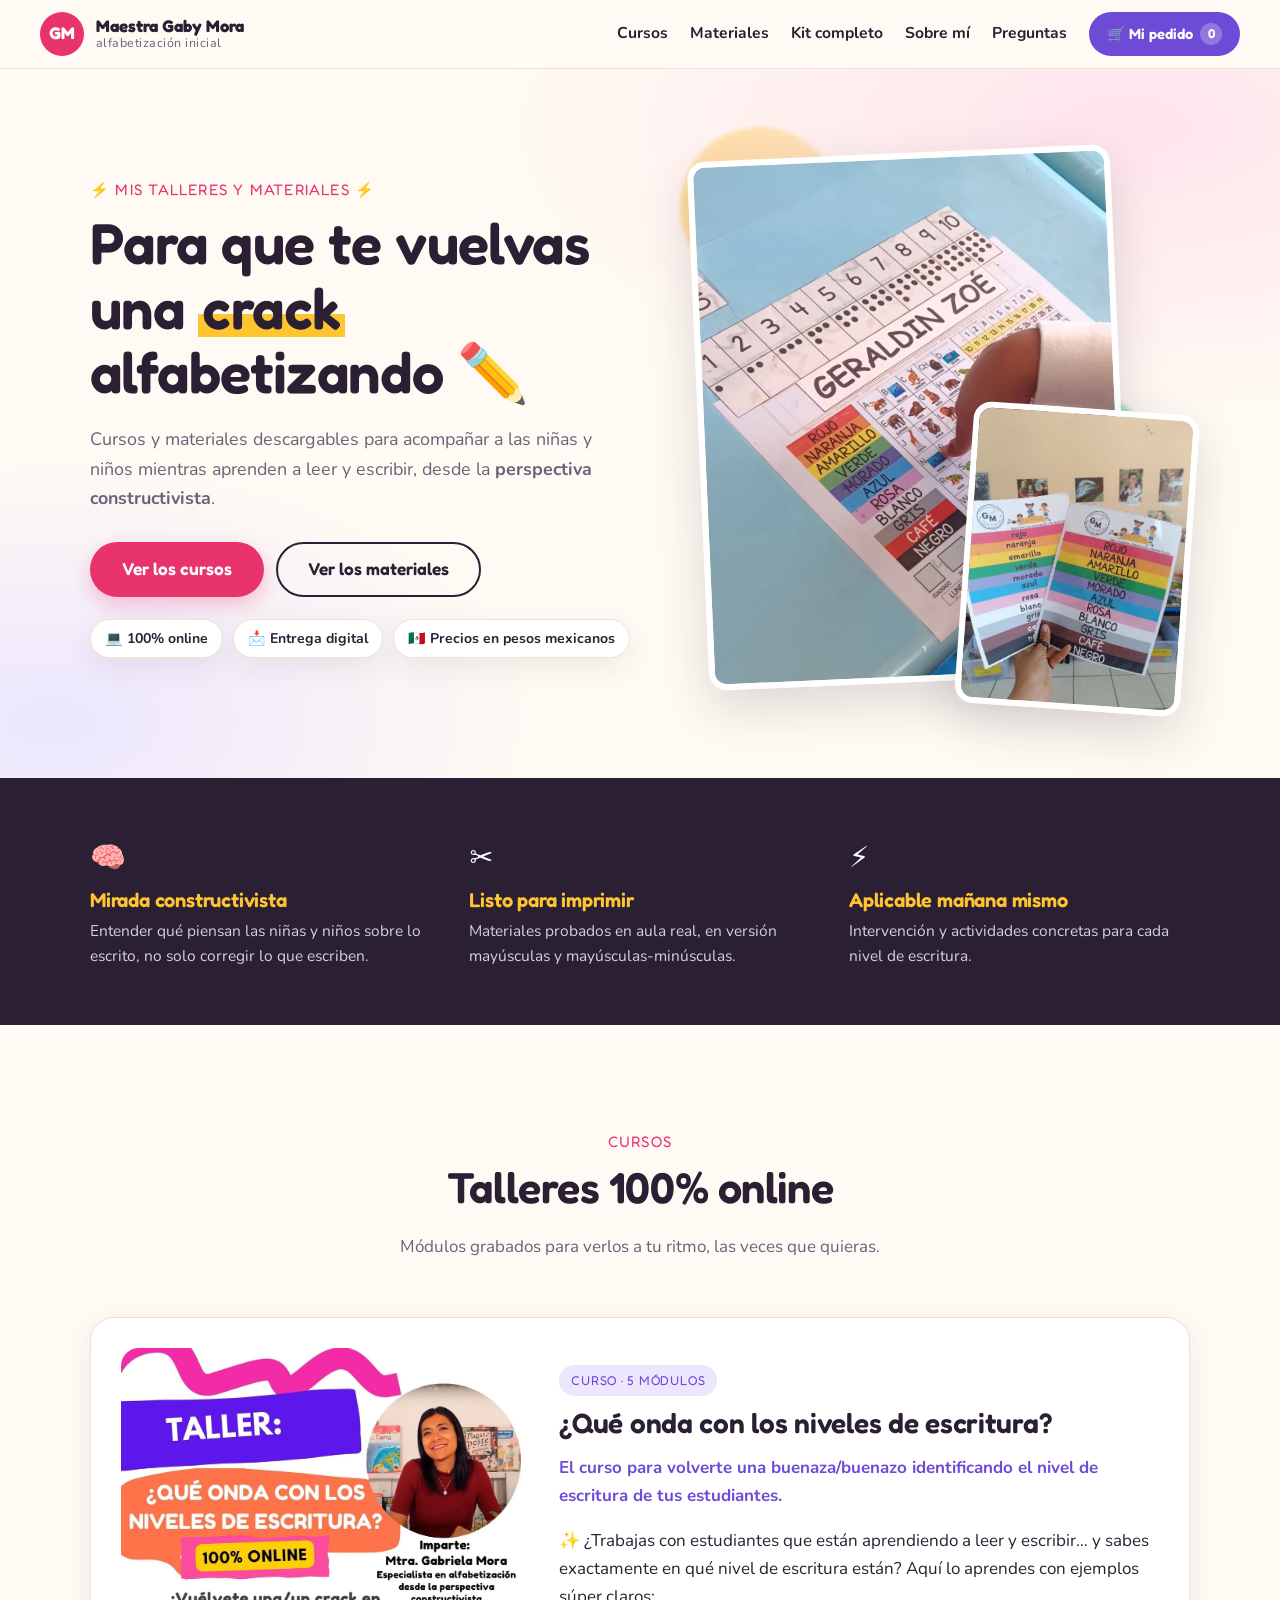
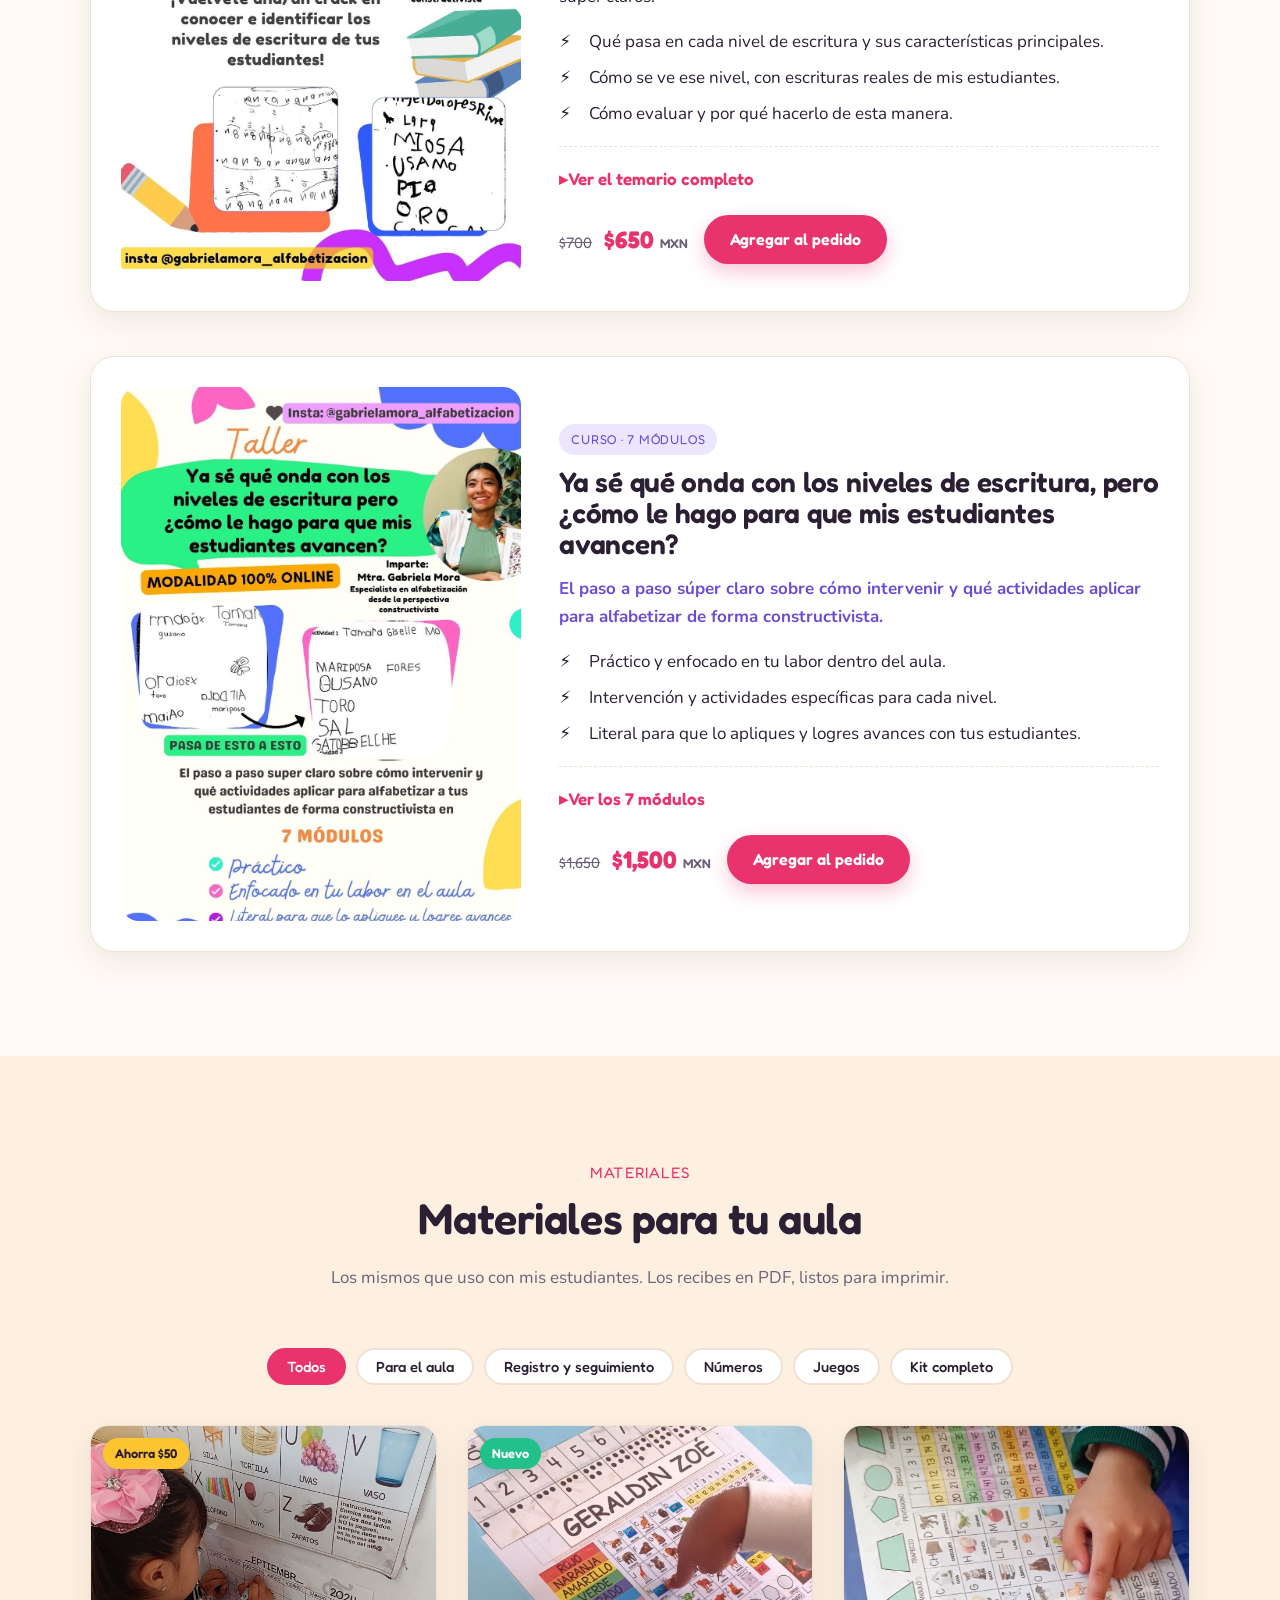
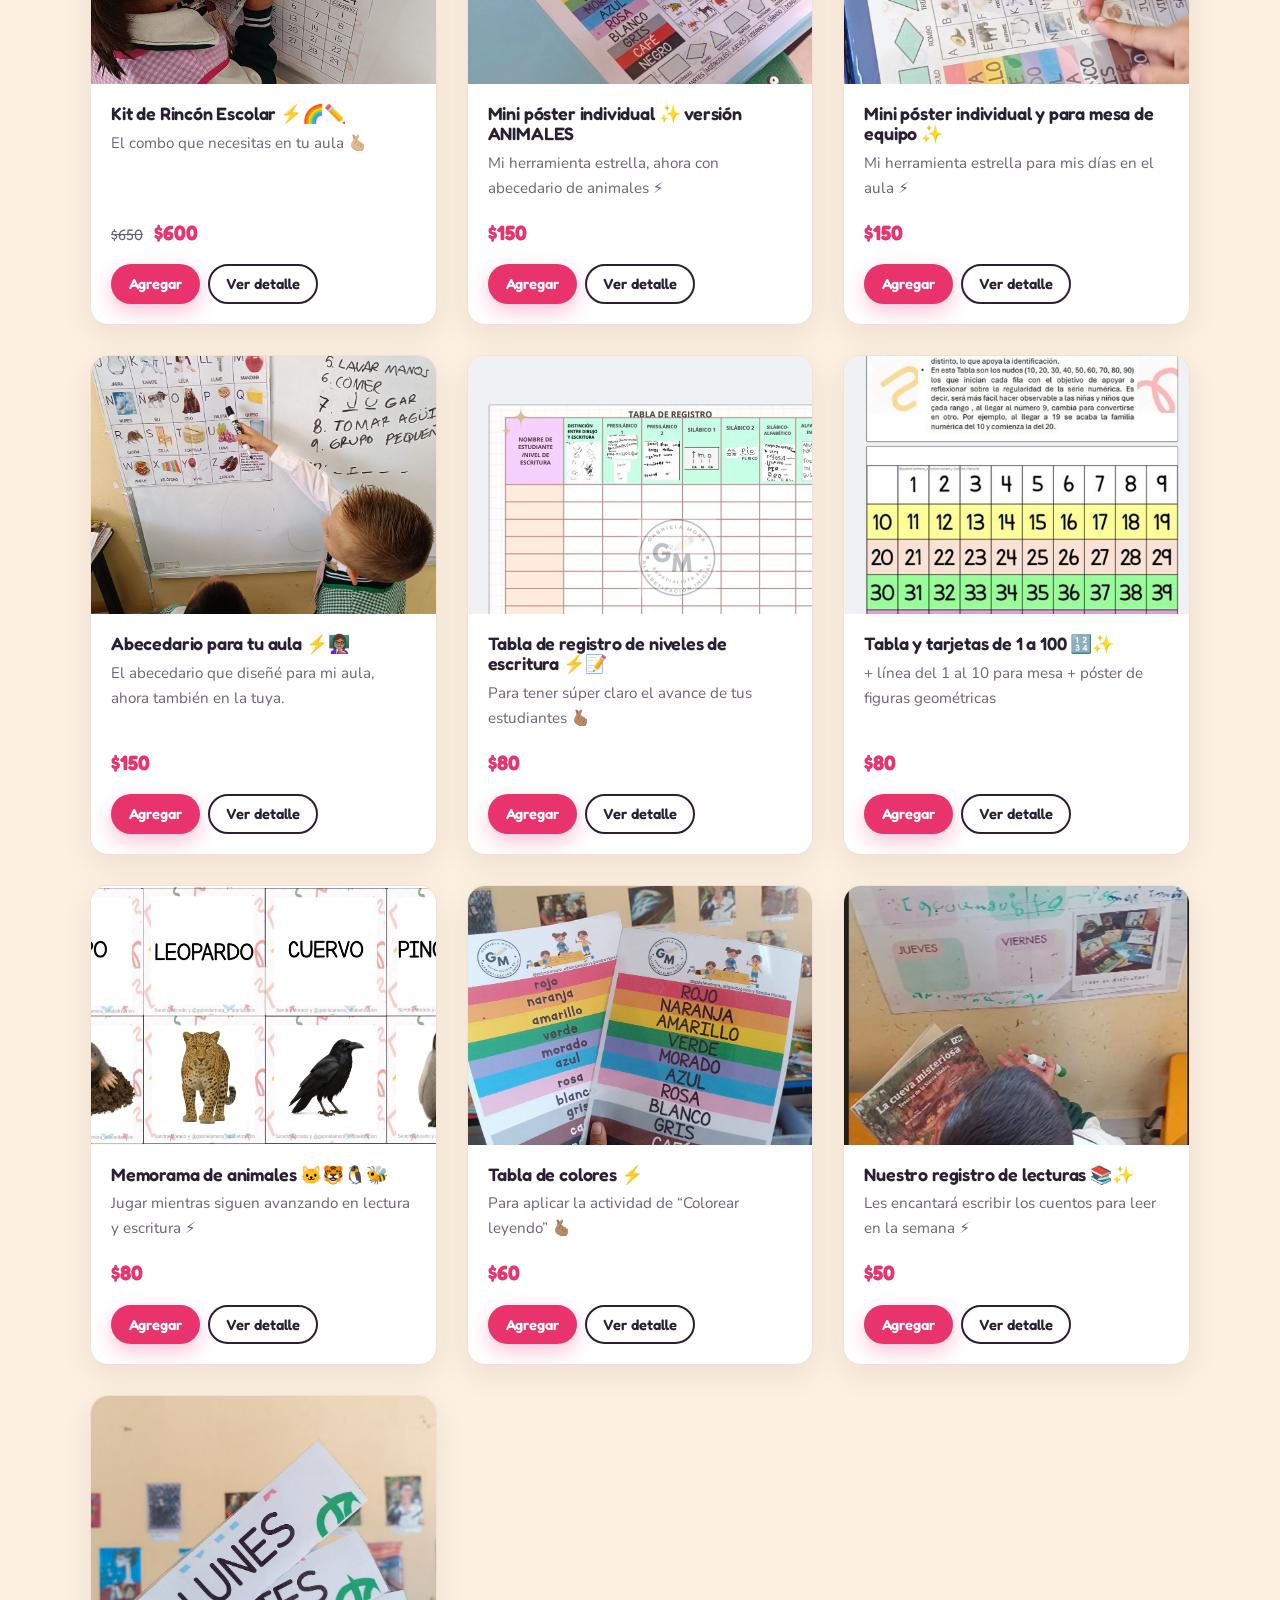
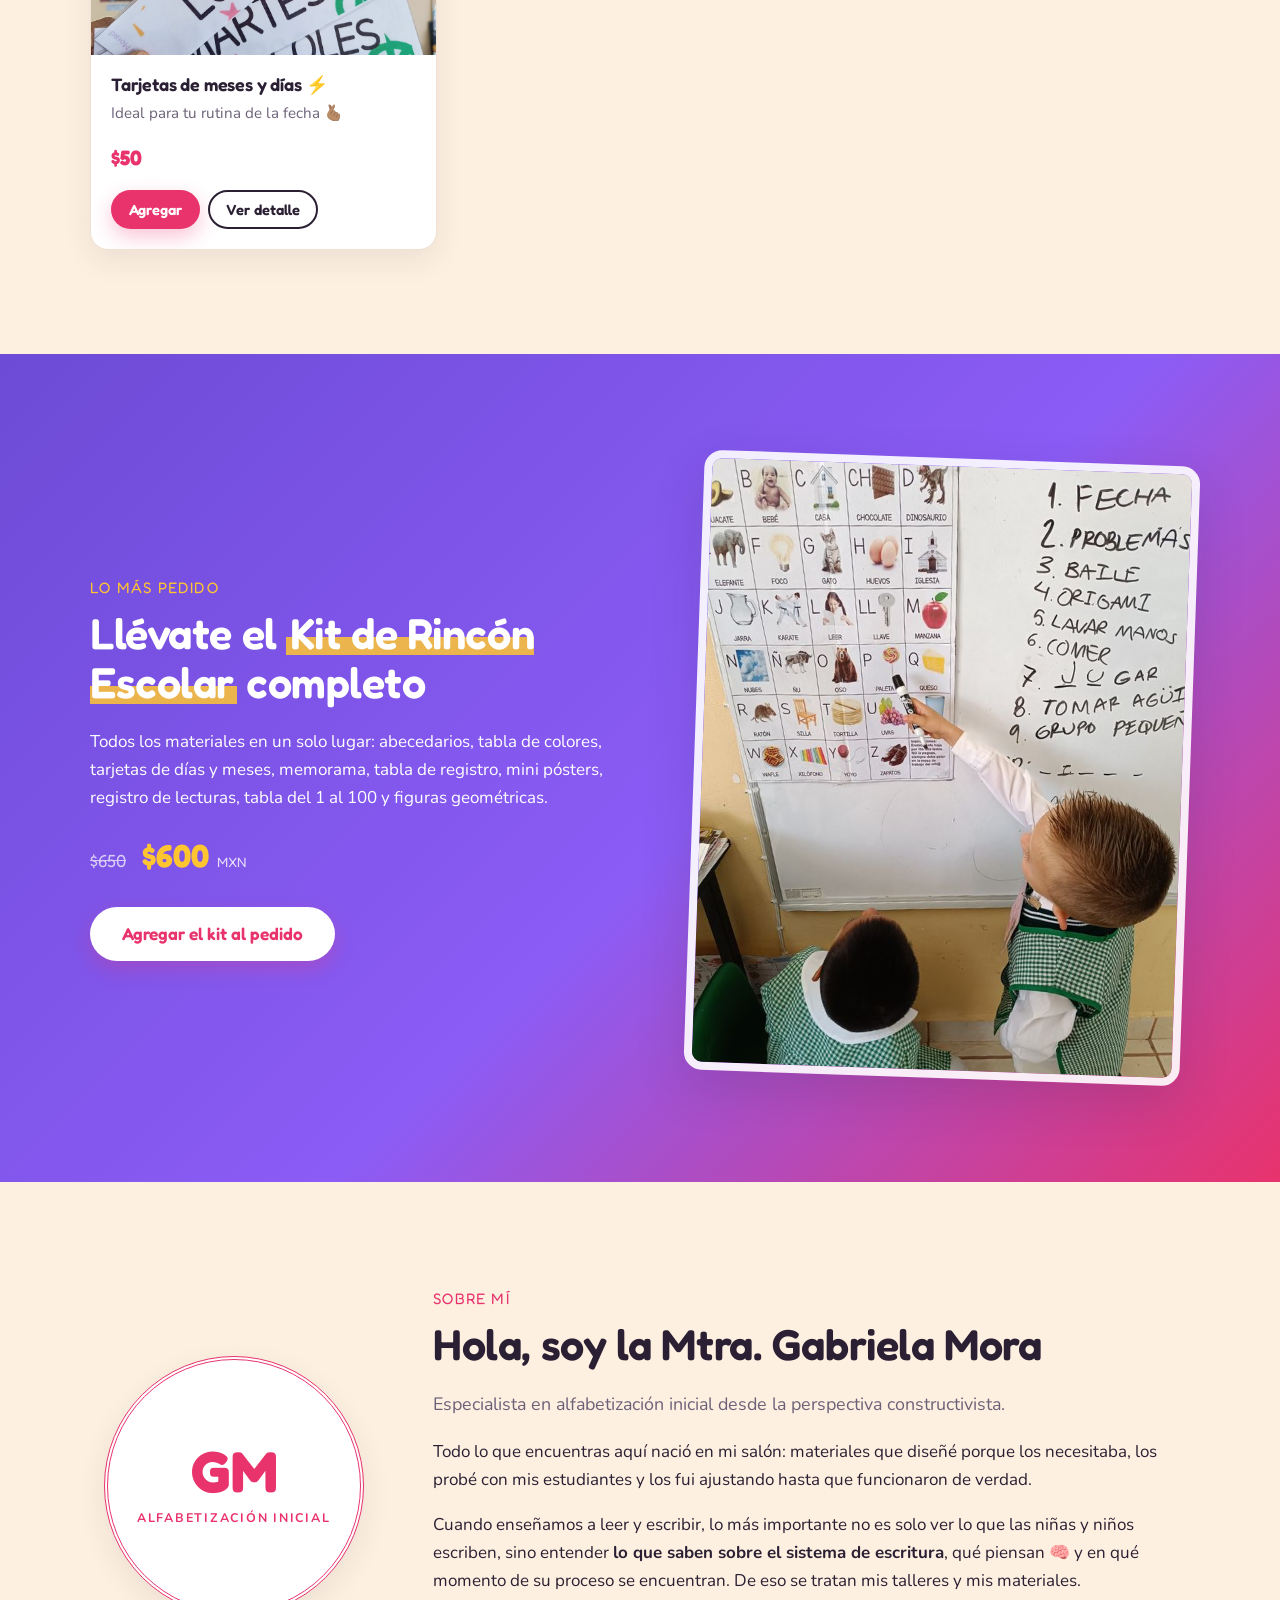
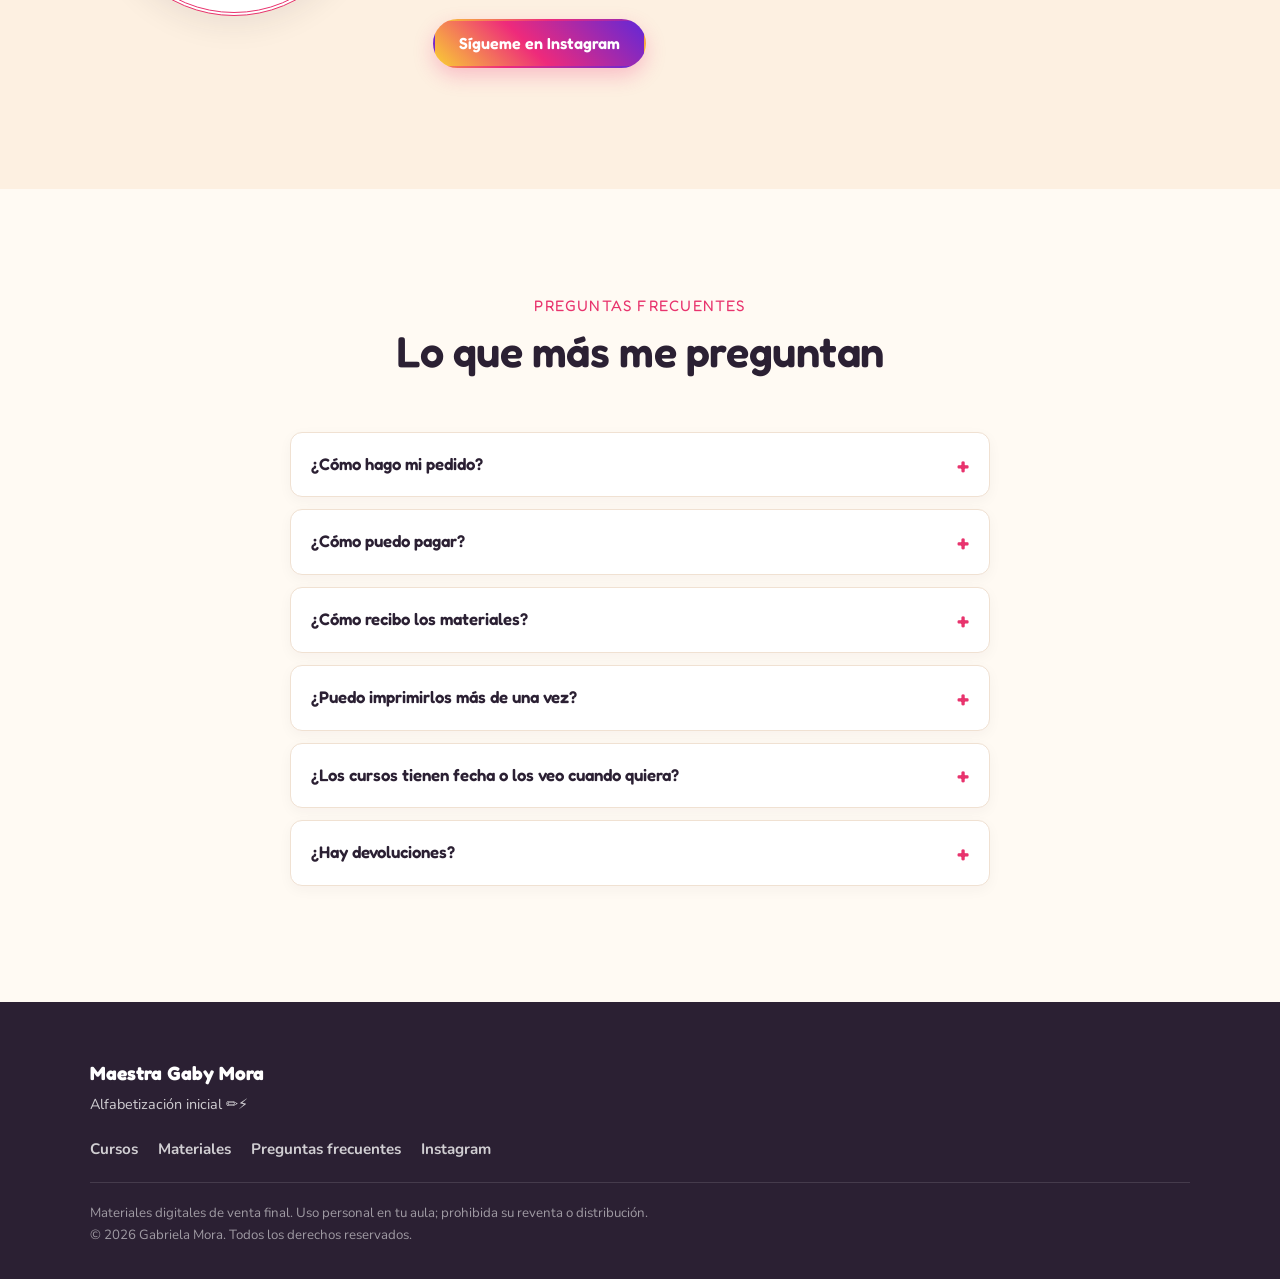
==== commit 13d37b0c: "Quitar botones de contacto por WhatsApp y correo Co-Authored-By: Claude Opus 5.5 <noreply@anthropic." ====
--- a/index.html
+++ b/index.html
@@ -540,7 +540,7 @@
 
       <details class="faq">
         <summary>¿Cómo puedo pagar?</summary>
-        <p>Con tarjeta de crédito o débito (Visa, Mastercard, American Express), procesado de forma segura por Stripe: yo nunca veo los datos de tu tarjeta. Si prefieres transferencia o depósito, escríbeme por WhatsApp.</p>
+        <p>Con tarjeta de crédito o débito (Visa, Mastercard, American Express), procesado de forma segura por Stripe: yo nunca veo los datos de tu tarjeta.</p>
       </details>
 
       <details class="faq">
@@ -560,22 +560,11 @@
 
       <details class="faq">
         <summary>¿Hay devoluciones?</summary>
-        <p>Por tratarse de productos digitales, todos son de <strong>venta final</strong>: no se aceptan devoluciones, cambios ni cancelaciones. Si tienes dudas antes de comprar, escríbeme y con gusto te oriento.</p>
+        <p>Por tratarse de productos digitales, todos son de <strong>venta final</strong>: no se aceptan devoluciones, cambios ni cancelaciones.</p>
       </details>
     </div>
   </section>
 
-  <!-- ============ CONTACTO ============ -->
-  <section class="section contacto" id="contacto">
-    <div class="container narrow center">
-      <h2>¿Tienes dudas antes de comprar?</h2>
-      <p class="lead">Escríbeme y con gusto te ayudo a elegir el material o el curso que te sirve.</p>
-      <div class="contacto-cta">
-        <a class="btn btn-wa btn-lg" id="wa-directo" href="#" target="_blank" rel="noopener">Escribirme por WhatsApp</a>
-        <a class="btn btn-ghost btn-lg" id="mail-directo" href="#">Enviarme un correo</a>
-      </div>
-    </div>
-  </section>
 
 </main>
 
